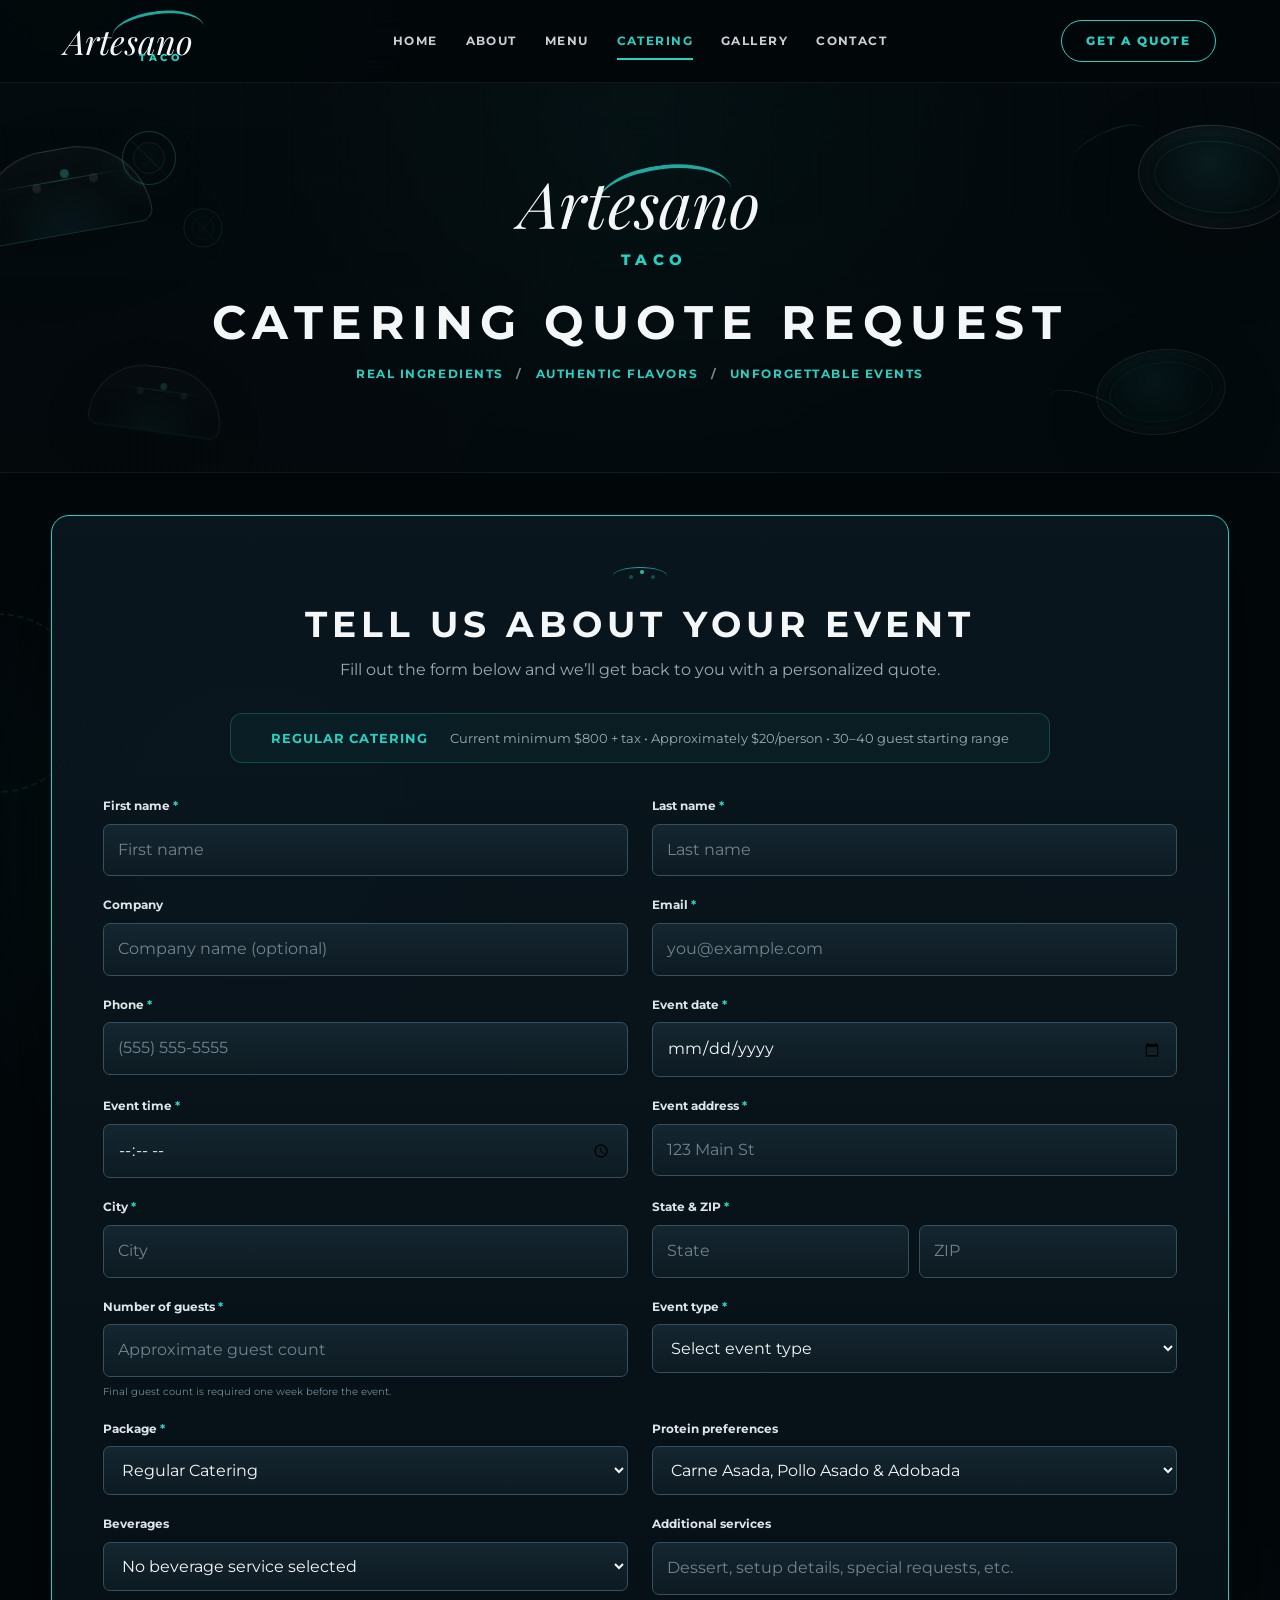
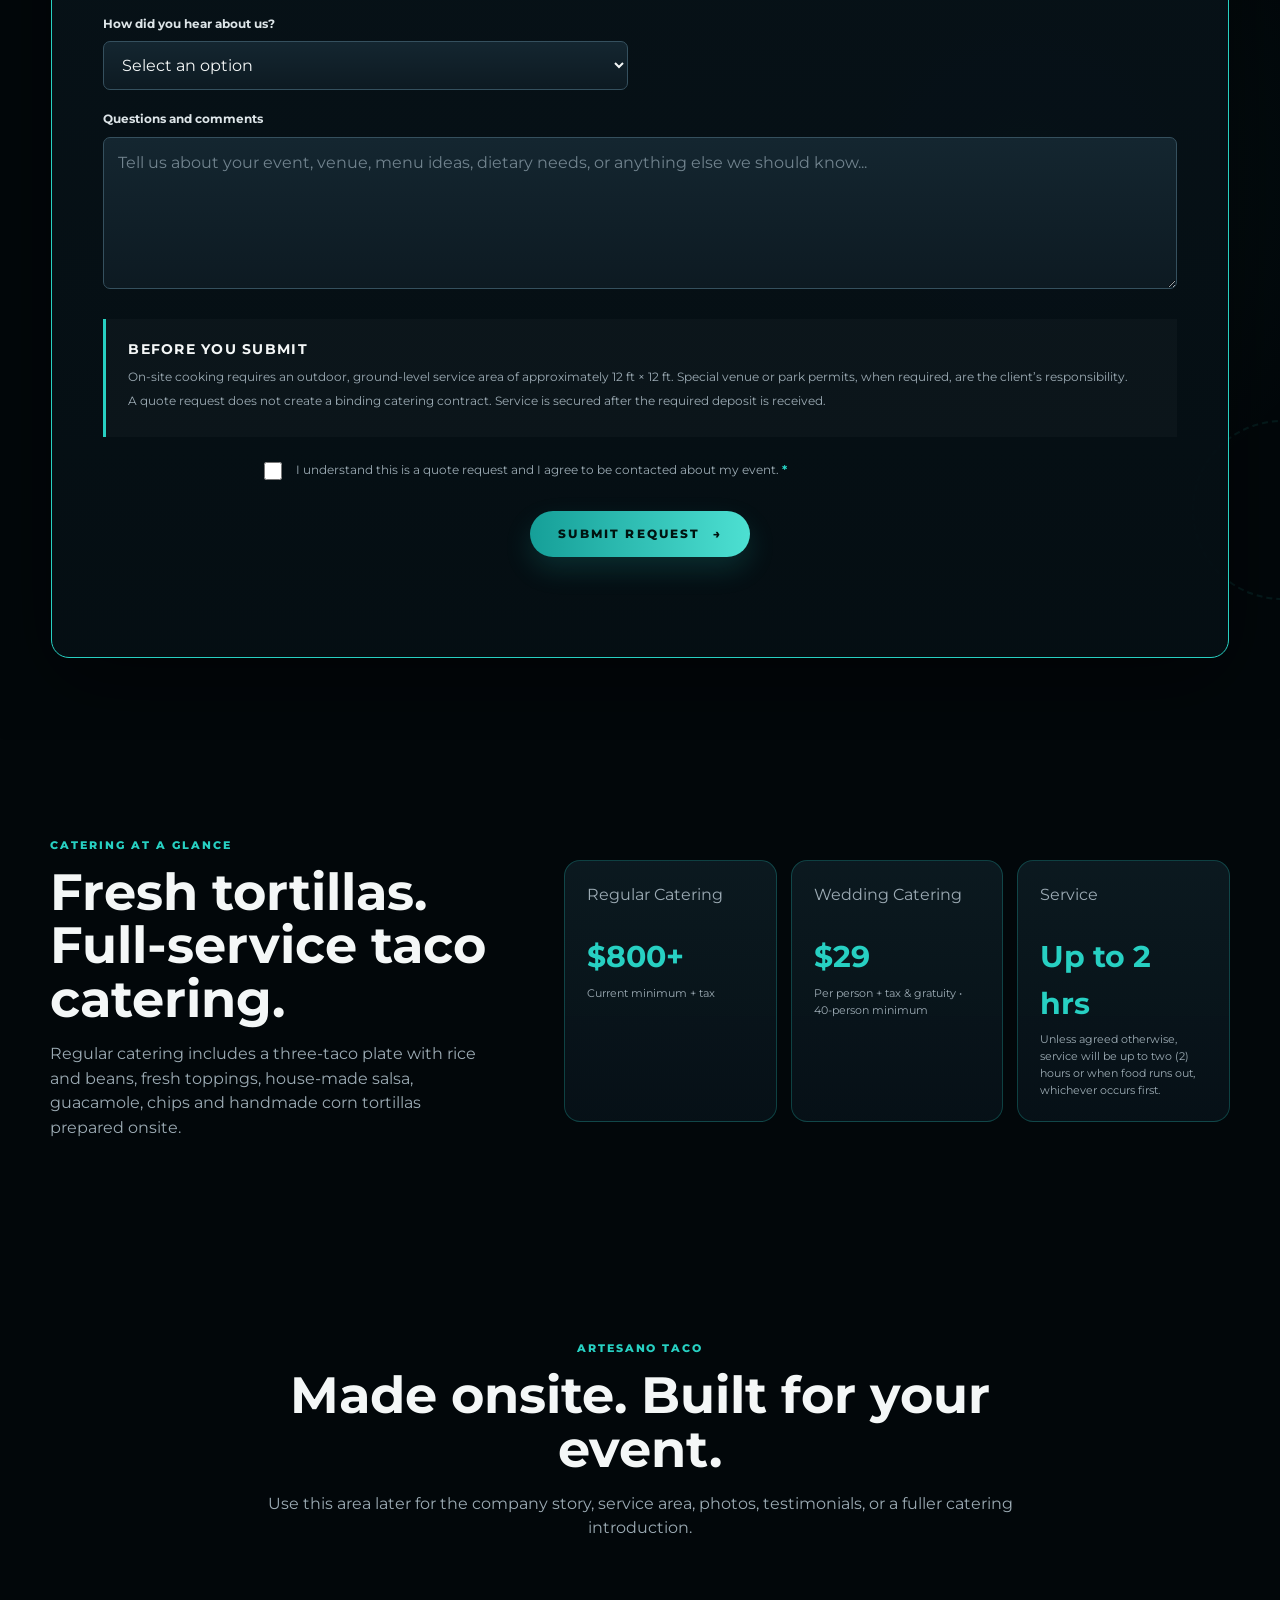
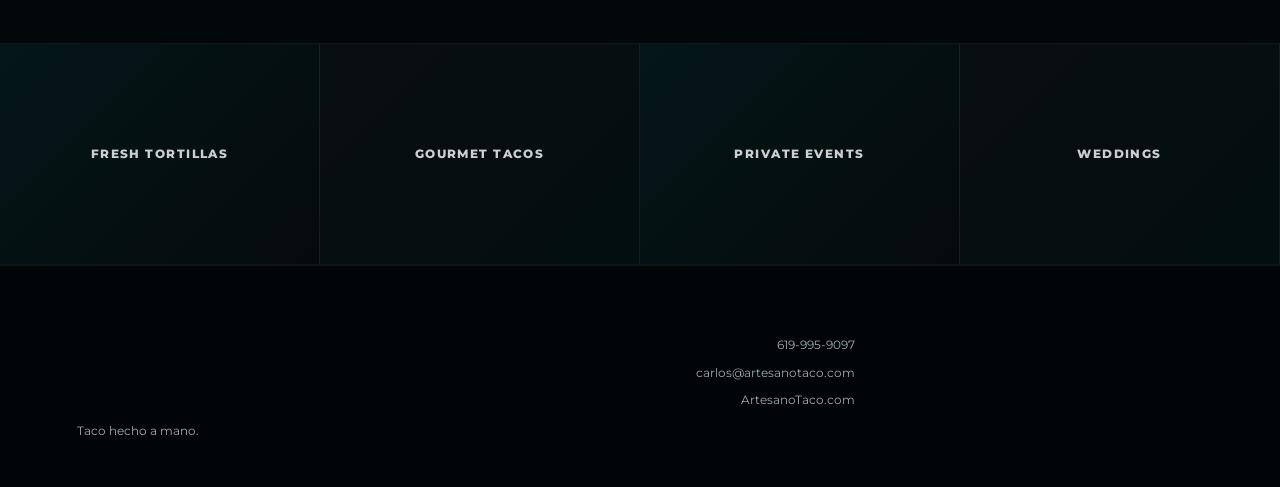
==== catering.html @ 6281d9e2 "Update catering.html" ====
<!DOCTYPE html>
<html lang="en">
<head>
  <meta charset="UTF-8" />
  <meta name="viewport" content="width=device-width, initial-scale=1.0" />
  <meta name="description" content="Artesano Taco catering quote request" />
  <title>Artesano Taco | Catering Quote</title>
  <link rel="preconnect" href="https://fonts.googleapis.com">
  <link rel="preconnect" href="https://fonts.gstatic.com" crossorigin>
  <link href="https://fonts.googleapis.com/css2?family=Montserrat:wght@400;500;600;700;800&family=Playfair+Display:ital,wght@1,700&display=swap" rel="stylesheet">
  <link rel="stylesheet" href="styles.css" />
</head>
<body>
  <div class="site-shell">
    <header class="site-header">
      <a class="brand" href="index.html" aria-label="Artesano Taco home">
        <span class="brand-mark" aria-hidden="true"></span>
        <span class="brand-word">Artesano</span>
        <span class="brand-sub">TACO</span>
      </a>

      <button class="nav-toggle" type="button" aria-expanded="false" aria-controls="site-nav">
        <span></span><span></span><span></span>
        <span class="sr-only">Toggle navigation</span>
      </button>

      <nav id="site-nav" class="site-nav" aria-label="Primary navigation">
        <a href="index.html">Home</a>
        <a href="index.html#about">About</a>
        <a href="index.html#menu">Menu</a>
        <a class="active" href="catering.html">Catering</a>
        <a href="index.html#gallery">Gallery</a>
        <a href="index.html#contact">Contact</a>
      </nav>

      <a class="header-cta" href="#quote">Get a Quote</a>
    </header>

    <main id="top">
      <section class="hero" aria-labelledby="page-title">
        <div class="hero-overlay"></div>
        <div class="hero-food hero-food-left" aria-hidden="true">
          <span class="lime lime-one"></span>
          <span class="lime lime-two"></span>
          <span class="taco taco-one"></span>
          <span class="taco taco-two"></span>
        </div>
        <div class="hero-food hero-food-right" aria-hidden="true">
          <span class="bowl bowl-green"></span>
          <span class="bowl bowl-red"></span>
          <span class="herb herb-one"></span>
          <span class="herb herb-two"></span>
        </div>

        <div class="hero-content reveal">
          <div class="hero-logo">
            <span class="brand-mark large" aria-hidden="true"></span>
            <span class="brand-word large">Artesano</span>
            <span class="brand-sub large">TACO</span>
          </div>
          <h1 id="page-title">Catering Quote Request</h1>
          <p>Real ingredients <span>/</span> Authentic flavors <span>/</span> Unforgettable events</p>
        </div>
      </section>

      <section id="quote" class="quote-section">
        <div class="decor decor-left" aria-hidden="true"></div>
        <div class="decor decor-right" aria-hidden="true"></div>

        <div class="quote-card reveal">
          <div class="section-heading">
            <div class="mini-taco" aria-hidden="true"></div>
            <h2>Tell Us About Your Event</h2>
            <p>Fill out the form below and we’ll get back to you with a personalized quote.</p>
          </div>

          <div class="package-summary" id="packageSummary">
            <strong>Regular Catering</strong>
            <span>Current minimum $800 + tax • Approximately $20/person • 30–40 guest starting range</span>
          </div>

          <form id="cateringForm" class="quote-form" novalidate>
            <div class="form-grid">
              <label class="field">
                <span>First name <b>*</b></span>
                <input type="text" name="firstName" autocomplete="given-name" placeholder="First name" required />
              </label>

              <label class="field">
                <span>Last name <b>*</b></span>
                <input type="text" name="lastName" autocomplete="family-name" placeholder="Last name" required />
              </label>

              <label class="field">
                <span>Company</span>
                <input type="text" name="company" autocomplete="organization" placeholder="Company name (optional)" />
              </label>

              <label class="field">
                <span>Email <b>*</b></span>
                <input type="email" name="email" autocomplete="email" placeholder="you@example.com" required />
              </label>

              <label class="field">
                <span>Phone <b>*</b></span>
                <input type="tel" name="phone" autocomplete="tel" placeholder="(555) 555-5555" required />
              </label>

              <label class="field">
                <span>Event date <b>*</b></span>
                <input type="date" name="eventDate" required />
              </label>

              <label class="field">
                <span>Event time <b>*</b></span>
                <input type="time" name="eventTime" required />
              </label>

              <label class="field">
                <span>Event address <b>*</b></span>
                <input type="text" name="address" autocomplete="street-address" placeholder="123 Main St" required />
              </label>

              <label class="field">
                <span>City <b>*</b></span>
                <input type="text" name="city" autocomplete="address-level2" placeholder="City" required />
              </label>

              <label class="field split-field">
                <span>State & ZIP <b>*</b></span>
                <span class="split-inputs">
                  <input type="text" name="state" autocomplete="address-level1" placeholder="State" required />
                  <input type="text" name="zip" autocomplete="postal-code" inputmode="numeric" placeholder="ZIP" required />
                </span>
              </label>

              <label class="field">
                <span>Number of guests <b>*</b></span>
                <input type="number" name="guests" min="1" placeholder="Approximate guest count" required />
                <small>Final guest count is required one week before the event.</small>
              </label>

              <label class="field">
                <span>Event type <b>*</b></span>
                <select name="eventType" id="eventType" required>
                  <option value="" selected disabled>Select event type</option>
                  <option value="birthday">Birthday</option>
                  <option value="corporate">Corporate</option>
                  <option value="wedding">Wedding</option>
                  <option value="graduation">Graduation</option>
                  <option value="private">Private party</option>
                  <option value="other">Other</option>
                </select>
              </label>

              <label class="field">
                <span>Package <b>*</b></span>
                <select name="package" id="packageSelect" required>
                  <option value="regular" selected>Regular Catering</option>
                  <option value="wedding">Wedding Catering</option>
                </select>
              </label>

              <label class="field" id="proteinField">
                <span>Protein preferences</span>
                <select name="proteins" id="proteinSelect">
                  <option value="classic">Carne Asada, Pollo Asado & Adobada</option>
                  <option value="vegetable">Add Vegetable Tacos</option>
                  <option value="discuss">Help me choose</option>
                </select>
              </label>

              <label class="field wedding-only is-hidden" id="weddingUpgradeField">
                <span>Wedding upgrade</span>
                <select name="weddingUpgrade">
                  <option value="none">No premium upgrade</option>
                  <option value="shrimp">Shrimp (+$5/person)</option>
                  <option value="mahi">Mahi Mahi (+$5/person)</option>
                  <option value="portobello">Portobello Fajitas (+$5/person)</option>
                </select>
              </label>

              <label class="field wedding-only is-hidden" id="appetizerField">
                <span>Wedding appetizers</span>
                <select name="appetizers">
                  <option value="none">No appetizers</option>
                  <option value="one">1 choice (+$6/person)</option>
                  <option value="three">3 choices (+$16/person)</option>
                </select>
              </label>

              <label class="field">
                <span>Beverages</span>
                <select name="beverages">
                  <option value="none">No beverage service selected</option>
                  <option value="agua-fresca">Seasonal Agua fresca</option>
                  <option value="discuss">Soft Drinks</option>
                </select>
              </label>

              <label class="field">
                <span>Additional services</span>
                <input type="text" name="services" placeholder="Dessert, setup details, special requests, etc." />
              </label>

              <label class="field">
                <span>How did you hear about us?</span>
                <select name="referral">
                  <option value="">Select an option</option>
                  <option>Google</option>
                  <option>Instagram</option>
                  <option>Facebook</option>
                  <option>Friend / Referral</option>
                  <option>Previous event</option>
                  <option>Other</option>
                </select>
              </label>

              <label class="field field-full">
                <span>Questions and comments</span>
                <textarea name="comments" rows="5" placeholder="Tell us about your event, venue, menu ideas, dietary needs, or anything else we should know..."></textarea>
              </label>
            </div>

            <div class="service-notes">
              <h3>Before you submit</h3>
              <p>On-site cooking requires an outdoor, ground-level service area of approximately 12 ft × 12 ft. Special venue or park permits, when required, are the client’s responsibility.</p>
              <p>A quote request does not create a binding catering contract. Service is secured after the required deposit is received.</p>
            </div>

            <label class="consent-row">
              <input type="checkbox" name="termsAccepted" required />
              <span>I understand this is a quote request and I agree to be contacted about my event. <b>*</b></span>
            </label>

            <div class="form-actions">
              <button class="submit-btn" type="submit">
                <span>Submit Request</span>
                <span aria-hidden="true">→</span>
              </button>
              <p id="formStatus" class="form-status" role="status" aria-live="polite"></p>
            </div>
          </form>
        </div>
      </section>

      <section id="menus" class="menu-preview reveal">
        <div>
          <p class="eyebrow">Catering at a glance</p>
          <h2>Fresh tortillas. Full-service taco catering.</h2>
          <p>Regular catering includes a three-taco plate with rice and beans, fresh toppings, house-made salsa, guacamole, chips and handmade corn tortillas prepared onsite.</p>
        </div>
        <div class="menu-cards">
          <article>
            <span>Regular Catering</span>
            <strong>$800+</strong>
            <small>Current minimum + tax</small>
          </article>
          <article>
            <span>Wedding Catering</span>
            <strong>$29</strong>
            <small>Per person + tax & gratuity • 40-person minimum</small>
          </article>
          <article>
            <span>Service</span>
            <strong>Up to 2 hrs</strong>
            <small>Unless agreed otherwise, service will be up to two (2) hours or when food runs out, whichever occurs first.</small>
          </article>
        </div>
      </section>

      <section id="about" class="simple-section reveal">
        <p class="eyebrow">Artesano Taco</p>
        <h2>Made onsite. Built for your event.</h2>
        <p>Use this area later for the company story, service area, photos, testimonials, or a fuller catering introduction.</p>
      </section>

      <section id="gallery" class="gallery-strip reveal" aria-label="Gallery placeholder">
        <div>Fresh tortillas</div>
        <div>Gourmet tacos</div>
        <div>Private events</div>
        <div>Weddings</div>
      </section>
    </main>

    <footer id="contact" class="site-footer">
      <div>
        <div class="footer-brand">Artesano Taco</div>
        <p>Taco hecho a mano.</p>
      </div>
      <div class="footer-contact">
        <a href="tel:+16199959097">619-995-9097</a>
        <a href="mailto:carlos@artesanotaco.com">carlos@artesanotaco.com</a>
        <a href="https://www.artesanotaco.com" target="_blank" rel="noopener">ArtesanoTaco.com</a>
      </div>
    </footer>
  </div>

  <script src="script.js"></script>
</body>
</html>
---- styles.css ----
:root {
  --bg: #02070a;
  --bg-soft: #071015;
  --panel: #09141b;
  --panel-2: #0d1b24;
  --text: #f4f7f7;
  --muted: #9cabb4;
  --line: rgba(48, 213, 200, 0.5);
  --teal: #27d0c2;
  --teal-deep: #159f98;
  --danger: #ff7777;
  --shadow: 0 24px 80px rgba(0, 0, 0, 0.45);
  --radius: 20px;
}

* { box-sizing: border-box; }
html { scroll-behavior: smooth; }
body {
  margin: 0;
  font-family: "Montserrat", system-ui, -apple-system, BlinkMacSystemFont, "Segoe UI", sans-serif;
  background:
    radial-gradient(circle at 5% 0%, rgba(39, 208, 194, 0.08), transparent 28rem),
    radial-gradient(circle at 95% 40%, rgba(39, 208, 194, 0.06), transparent 30rem),
    var(--bg);
  color: var(--text);
  line-height: 1.55;
}

button, input, select, textarea { font: inherit; }
a { color: inherit; text-decoration: none; }
img { max-width: 100%; display: block; }

.sr-only {
  position: absolute;
  width: 1px;
  height: 1px;
  padding: 0;
  margin: -1px;
  overflow: hidden;
  clip: rect(0,0,0,0);
  white-space: nowrap;
  border: 0;
}

.site-shell { min-height: 100vh; }
.site-header {
  position: sticky;
  top: 0;
  z-index: 50;
  min-height: 82px;
  display: grid;
  grid-template-columns: minmax(190px, 1fr) auto minmax(190px, 1fr);
  align-items: center;
  gap: 28px;
  padding: 14px clamp(20px, 5vw, 72px);
  background: rgba(2, 7, 10, 0.86);
  border-bottom: 1px solid rgba(255,255,255,0.06);
  backdrop-filter: blur(16px);
}

.brand {
  position: relative;
  width: 170px;
  height: 54px;
  display: inline-flex;
  align-items: center;
}
.brand-word {
  position: relative;
  z-index: 2;
  font-family: "Playfair Display", Georgia, serif;
  font-size: 34px;
  font-style: italic;
  line-height: 1;
}
.brand-sub {
  position: absolute;
  left: 75px;
  bottom: 3px;
  z-index: 3;
  color: var(--teal);
  font-size: 10px;
  font-weight: 800;
  letter-spacing: 0.36em;
}
.brand-mark {
  position: absolute;
  width: 92px;
  height: 42px;
  left: 48px;
  top: -3px;
  border-top: 3px solid var(--teal);
  border-radius: 55% 55% 20% 20%;
  transform: rotate(-7deg);
  opacity: .8;
}

.site-nav { display: flex; align-items: center; gap: 28px; }
.site-nav a {
  position: relative;
  padding: 16px 0;
  font-size: 12px;
  font-weight: 700;
  letter-spacing: .12em;
  text-transform: uppercase;
  color: #c7d0d5;
}
.site-nav a::after {
  content: "";
  position: absolute;
  left: 0;
  right: 0;
  bottom: 6px;
  height: 2px;
  transform: scaleX(0);
  transform-origin: center;
  background: var(--teal);
  transition: transform .25s ease;
}
.site-nav a:hover,
.site-nav a.active { color: var(--teal); }
.site-nav a:hover::after,
.site-nav a.active::after { transform: scaleX(1); }

.header-cta {
  justify-self: end;
  border: 1px solid var(--teal);
  border-radius: 999px;
  padding: 11px 24px;
  color: var(--teal);
  font-size: 12px;
  font-weight: 800;
  letter-spacing: .15em;
  text-transform: uppercase;
  transition: .25s ease;
}
.header-cta:hover { background: var(--teal); color: #00100e; transform: translateY(-2px); }
.nav-toggle { display: none; }

.hero {
  position: relative;
  min-height: 390px;
  overflow: hidden;
  display: grid;
  place-items: center;
  isolation: isolate;
  border-bottom: 1px solid rgba(255,255,255,.05);
  background:
    linear-gradient(rgba(3, 9, 12, .78), rgba(3, 9, 12, .9)),
    radial-gradient(circle at 50% 20%, rgba(39,208,194,.18), transparent 22rem),
    linear-gradient(120deg, #071116 0 45%, #031014 45% 100%);
}
.hero::after {
  content: "";
  position: absolute;
  inset: 0;
  z-index: -2;
  opacity: .11;
  background-image:
    linear-gradient(90deg, rgba(255,255,255,.06) 1px, transparent 1px),
    linear-gradient(rgba(255,255,255,.05) 1px, transparent 1px);
  background-size: 48px 48px;
  mask-image: linear-gradient(to bottom, black, transparent 90%);
}
.hero-overlay { position: absolute; inset: 0; z-index: -1; background: linear-gradient(90deg, rgba(2,7,10,.12), rgba(2,7,10,.02), rgba(2,7,10,.12)); }

.hero-content { text-align: center; padding: 56px 20px; position: relative; z-index: 5; }
.hero-logo { width: 260px; height: 105px; margin: 0 auto 22px; position: relative; }
.brand-word.large { font-size: 64px; }
.brand-sub.large { left: 111px; bottom: 5px; font-size: 15px; }
.brand-mark.large { left: 87px; top: -6px; width: 135px; height: 65px; border-top-width: 4px; }
.hero h1 {
  margin: 0;
  font-size: clamp(28px, 4vw, 47px);
  line-height: 1.05;
  text-transform: uppercase;
  letter-spacing: .16em;
}
.hero-content > p {
  margin: 18px 0 0;
  color: var(--teal);
  font-size: 12px;
  font-weight: 700;
  letter-spacing: .13em;
  text-transform: uppercase;
}
.hero-content > p span { color: rgba(255,255,255,.5); padding: 0 8px; }

.hero-food {
  position: absolute;
  inset-block: 0;
  width: 30%;
  pointer-events: none;
  opacity: .62;
  filter: saturate(.82);
  transition: transform .9s cubic-bezier(.2,.7,.2,1), opacity .5s ease;
  will-change: transform;
}
.hero-food-left { left: 0; transform: translate3d(calc(var(--hero-x, 0px) * -0.45), calc(var(--hero-y, 0px) * -0.35), 0); }
.hero-food-right { right: 0; transform: translate3d(calc(var(--hero-x, 0px) * 0.45), calc(var(--hero-y, 0px) * 0.35), 0); }
.taco, .lime, .bowl, .herb { position: absolute; display: block; }

/* Elegant, line-art inspired food details — deliberately subtle rather than cartoon-like. */
.taco {
  width: 174px;
  height: 86px;
  border: 1px solid rgba(255,255,255,.24);
  border-bottom-color: rgba(39,208,194,.28);
  border-radius: 180px 180px 30px 30px;
  background:
    linear-gradient(180deg, rgba(255,255,255,.04), rgba(255,255,255,.008)),
    radial-gradient(circle at 50% 115%, rgba(39,208,194,.12), transparent 54%);
  box-shadow: 0 22px 70px rgba(0,0,0,.25);
  backdrop-filter: blur(2px);
  animation: drift-a 9s ease-in-out infinite alternate;
}
.taco::before,
.taco::after {
  content: "";
  position: absolute;
  border-radius: 999px;
}
.taco::before {
  left: 24px;
  right: 24px;
  top: 30px;
  height: 1px;
  background: linear-gradient(90deg, transparent, rgba(39,208,194,.55), transparent);
}
.taco::after {
  width: 9px;
  height: 9px;
  left: 51%;
  top: 20px;
  background: rgba(39,208,194,.48);
  box-shadow: -30px 10px 0 rgba(255,255,255,.13), 28px 9px 0 rgba(255,255,255,.12);
}
.taco-one { left: -26px; top: 66px; transform: rotate(-10deg); }
.taco-two { left: 70px; bottom: 30px; transform: rotate(8deg) scale(.76); animation-delay: -3s; opacity: .62; }

.lime {
  width: 54px;
  height: 54px;
  border-radius: 50%;
  border: 1px solid rgba(39,208,194,.40);
  background:
    repeating-conic-gradient(from 0deg, rgba(39,208,194,.14) 0 1deg, transparent 1deg 45deg),
    radial-gradient(circle, rgba(39,208,194,.05), transparent 68%);
  box-shadow: 0 0 45px rgba(39,208,194,.05);
  animation: drift-b 11s ease-in-out infinite alternate;
}
.lime::after {
  content: "";
  position: absolute;
  inset: 10px;
  border: 1px solid rgba(255,255,255,.10);
  border-radius: 50%;
}
.lime-one { left: 122px; top: 48px; }
.lime-two { left: 176px; top: 118px; transform: scale(.72); animation-delay: -5s; opacity: .55; }

.bowl {
  width: 158px;
  height: 104px;
  border-radius: 50%;
  border: 1px solid rgba(255,255,255,.20);
  background: radial-gradient(circle at 45% 35%, rgba(39,208,194,.16), rgba(8,20,24,.18) 68%);
  box-shadow: 0 25px 80px rgba(0,0,0,.35), inset 0 0 0 10px rgba(255,255,255,.014);
  animation: drift-b 10s ease-in-out infinite alternate;
}
.bowl::after {
  content: "";
  position: absolute;
  inset: 15px;
  border-radius: 50%;
  border: 1px solid rgba(39,208,194,.16);
}
.bowl-green { right: -16px; top: 42px; transform: rotate(5deg); }
.bowl-red { right: 40px; bottom: 28px; transform: rotate(-7deg) scale(.82); animation-delay: -4s; opacity: .72; }

.herb {
  width: 78px;
  height: 28px;
  border-top: 1px solid rgba(39,208,194,.32);
  border-radius: 50%;
  opacity: .72;
  animation: drift-a 12s ease-in-out infinite alternate;
}
.herb-one { right: 132px; top: 48px; transform: rotate(-24deg); }
.herb-two { right: 155px; bottom: 50px; transform: rotate(18deg); animation-delay: -5s; }

@keyframes drift-a {
  from { translate: 0 0; }
  to { translate: 0 -10px; }
}
@keyframes drift-b {
  from { translate: 0 0; }
  to { translate: -7px 8px; }
}

.quote-section { position: relative; padding: 42px clamp(16px, 4vw, 62px) 82px; overflow: hidden; }
.quote-section::before {
  content: "";
  position: absolute;
  inset: 0;
  z-index: -2;
  background:
    radial-gradient(circle at 20% 20%, rgba(39,208,194,.06), transparent 22rem),
    radial-gradient(circle at 80% 70%, rgba(39,208,194,.05), transparent 22rem),
    #02070a;
}
.quote-card {
  width: min(1180px, 100%);
  margin: 0 auto;
  padding: clamp(24px, 4vw, 54px);
  border: 1px solid var(--teal);
  border-radius: 18px;
  background: linear-gradient(180deg, rgba(10,23,31,.93), rgba(5,15,20,.94));
  box-shadow: var(--shadow);
}
.section-heading { text-align: center; margin-bottom: 30px; }
.section-heading h2 { margin: 6px 0 5px; text-transform: uppercase; letter-spacing: .14em; font-size: clamp(23px, 3vw, 36px); }
.section-heading p { margin: 0; color: var(--muted); }
.mini-taco {
  position: relative;
  margin: 0 auto 12px;
  width: 54px;
  height: 18px;
  border-top: 1px solid rgba(39,208,194,.85);
  border-radius: 50%;
  opacity: .9;
}
.mini-taco::after {
  content: "";
  position: absolute;
  left: 50%;
  top: 2px;
  width: 4px;
  height: 4px;
  border-radius: 50%;
  background: var(--teal);
  box-shadow: -11px 5px 0 rgba(39,208,194,.34), 11px 5px 0 rgba(39,208,194,.34);
}

.package-summary {
  display: flex;
  gap: 12px 22px;
  align-items: center;
  justify-content: center;
  flex-wrap: wrap;
  margin: 0 auto 34px;
  padding: 14px 18px;
  width: min(820px, 100%);
  border: 1px solid rgba(39,208,194,.25);
  border-radius: 12px;
  background: rgba(39,208,194,.05);
  color: var(--muted);
  font-size: 13px;
}
.package-summary strong { color: var(--teal); text-transform: uppercase; letter-spacing: .07em; }

.form-grid { display: grid; grid-template-columns: repeat(2, minmax(0, 1fr)); gap: 20px 24px; }
.field { display: flex; flex-direction: column; gap: 8px; min-width: 0; }
.field > span:first-child { font-size: 12px; font-weight: 700; color: #dde5e8; }
.field b, .consent-row b { color: var(--teal); }
.field input, .field select, .field textarea {
  width: 100%;
  border: 1px solid #35505e;
  border-radius: 7px;
  outline: 0;
  color: var(--text);
  background: linear-gradient(180deg, #142630, #0d1a22);
  padding: 13px 14px;
  transition: border-color .2s ease, box-shadow .2s ease, transform .2s ease;
}
.field textarea { resize: vertical; min-height: 130px; }

/* Keep native dropdown menus readable in the dark Artesano theme. */
.field select {
  color-scheme: dark;
  background-color: #0d1a22;
  color: var(--text);
}
.field select option {
  background-color: #12242d;
  color: #f4f7f8;
}
.field select option:disabled {
  color: #93a3ab;
}
.field input::placeholder, .field textarea::placeholder { color: #71838e; }
.field input:focus, .field select:focus, .field textarea:focus {
  border-color: var(--teal);
  box-shadow: 0 0 0 3px rgba(39,208,194,.12);
}
.field small { color: #778892; font-size: 10px; line-height: 1.45; }
.field-full { grid-column: 1 / -1; }
.split-inputs { display: grid; grid-template-columns: 1fr 1fr; gap: 10px; }
.is-hidden { display: none !important; }

.service-notes {
  margin-top: 30px;
  padding: 20px 22px;
  border-left: 3px solid var(--teal);
  background: rgba(255,255,255,.025);
  color: var(--muted);
  font-size: 12px;
}
.service-notes h3 { color: var(--text); margin: 0 0 7px; font-size: 14px; text-transform: uppercase; letter-spacing: .09em; }
.service-notes p { margin: 6px 0; }

.consent-row { display: flex; gap: 11px; align-items: flex-start; margin: 24px auto 0; color: var(--muted); font-size: 12px; max-width: 760px; }
.consent-row input { width: 18px; height: 18px; margin-top: 1px; accent-color: var(--teal); }
.form-actions { text-align: center; margin-top: 28px; }
.submit-btn {
  border: 0;
  border-radius: 999px;
  min-width: 220px;
  padding: 14px 26px;
  display: inline-flex;
  justify-content: center;
  align-items: center;
  gap: 12px;
  color: #001310;
  background: linear-gradient(90deg, var(--teal-deep), #4de0d2);
  font-weight: 800;
  font-size: 12px;
  text-transform: uppercase;
  letter-spacing: .18em;
  cursor: pointer;
  box-shadow: 0 12px 28px rgba(39,208,194,.16);
  transition: transform .2s ease, filter .2s ease;
}
.submit-btn:hover { transform: translateY(-2px); filter: brightness(1.08); }
.submit-btn:disabled { opacity: .55; cursor: wait; }
.form-status { min-height: 24px; color: var(--teal); font-size: 12px; }
.form-status.error { color: var(--danger); }

.decor { position: absolute; width: 180px; height: 180px; border: 2px dashed rgba(39,208,194,.10); border-radius: 50%; }
.decor-left { left: -92px; top: 140px; }
.decor-right { right: -92px; bottom: 140px; }

.menu-preview, .simple-section { width: min(1180px, calc(100% - 40px)); margin: 0 auto; padding: 86px 0; }
.menu-preview { display: grid; grid-template-columns: .8fr 1.2fr; gap: 70px; align-items: center; }
.eyebrow { color: var(--teal); font-size: 11px; font-weight: 800; letter-spacing: .18em; text-transform: uppercase; }
.menu-preview h2, .simple-section h2 { margin: 8px 0 16px; font-size: clamp(32px, 4vw, 52px); line-height: 1.05; }
.menu-preview > div > p:not(.eyebrow), .simple-section > p:not(.eyebrow) { color: var(--muted); }
.menu-cards { display: grid; grid-template-columns: repeat(3, 1fr); gap: 14px; }
.menu-cards article { min-height: 180px; padding: 22px; border: 1px solid rgba(39,208,194,.25); border-radius: 16px; background: linear-gradient(180deg, rgba(14,30,38,.8), rgba(7,18,24,.9)); }
.menu-cards span, .menu-cards small { display: block; color: var(--muted); }
.menu-cards strong { display: block; margin: 26px 0 4px; font-size: 30px; color: var(--teal); }
.menu-cards small { font-size: 11px; }

.simple-section { text-align: center; max-width: 780px; }
.gallery-strip { display: grid; grid-template-columns: repeat(4, 1fr); min-height: 220px; border-block: 1px solid rgba(255,255,255,.06); }
.gallery-strip div { display: grid; place-items: center; min-height: 220px; color: rgba(255,255,255,.8); text-transform: uppercase; letter-spacing: .12em; font-size: 12px; font-weight: 800; background: linear-gradient(135deg, rgba(39,208,194,.08), rgba(255,255,255,.015)); border-right: 1px solid rgba(255,255,255,.06); }
.gallery-strip div:nth-child(even) { background: linear-gradient(135deg, rgba(255,255,255,.03), rgba(39,208,194,.04)); }

.site-footer { display: flex; justify-content: space-between; gap: 30px; padding: 46px clamp(20px, 5vw, 72px); border-top: 1px solid rgba(255,255,255,.06); color: var(--muted); }
.footer-brand { font-family: "Playfair Display", Georgia, serif; font-style: italic; font-size: 28px; color: white; }
.footer-contact { display: flex; flex-direction: column; align-items: flex-end; gap: 6px; font-size: 13px; }
.footer-contact a:hover { color: var(--teal); }

.reveal { opacity: 0; transform: translateY(12px); filter: blur(2px); transition: opacity .9s ease, transform .9s cubic-bezier(.2,.7,.2,1), filter .9s ease; }
.reveal.visible { opacity: 1; transform: translateY(0); filter: blur(0); }

@media (max-width: 980px) {
  .site-header { grid-template-columns: 1fr auto; }
  .site-nav {
    position: absolute;
    top: 100%;
    left: 16px;
    right: 16px;
    display: none;
    flex-direction: column;
    align-items: stretch;
    gap: 0;
    padding: 14px 20px;
    border: 1px solid rgba(39,208,194,.25);
    border-radius: 14px;
    background: #071015;
    box-shadow: var(--shadow);
  }
  .site-nav.open { display: flex; }
  .site-nav a { padding: 13px 6px; }
  .header-cta { display: none; }
  .nav-toggle { display: grid; justify-self: end; width: 46px; height: 42px; place-content: center; gap: 5px; border: 1px solid rgba(255,255,255,.12); border-radius: 10px; background: transparent; cursor: pointer; }
  .nav-toggle span:not(.sr-only) { width: 20px; height: 2px; background: white; }
  .hero-food { opacity: .42; }
  .menu-preview { grid-template-columns: 1fr; gap: 30px; }
}

@media (max-width: 720px) {
  .site-header { min-height: 72px; padding: 10px 16px; }
  .brand { transform: scale(.88); transform-origin: left center; }
  .hero { min-height: 420px; }
  .hero-food { width: 38%; opacity: .24; }
  .hero-logo { transform: scale(.84); }
  .hero-content > p { line-height: 1.8; }
  .hero-content > p span { padding: 0 3px; }
  .quote-section { padding-inline: 12px; }
  .quote-card { padding: 24px 16px; }
  .form-grid { grid-template-columns: 1fr; }
  .field-full { grid-column: auto; }
  .split-inputs { grid-template-columns: 1fr 1fr; }
  .package-summary { align-items: flex-start; justify-content: flex-start; }
  .menu-cards { grid-template-columns: 1fr; }
  .gallery-strip { grid-template-columns: 1fr 1fr; }
  .site-footer { flex-direction: column; }
  .footer-contact { align-items: flex-start; }
}

@media (max-width: 480px) {
  .hero h1 { font-size: 30px; letter-spacing: .10em; }
  .hero-content > p { font-size: 10px; }
  .gallery-strip { grid-template-columns: 1fr; }
  .split-inputs { grid-template-columns: 1fr; }
}

@media (prefers-reduced-motion: reduce) {
  html { scroll-behavior: auto; }
  *, *::before, *::after { animation-duration: .01ms !important; animation-iteration-count: 1 !important; transition-duration: .01ms !important; }
}

/* =========================================================
   HOME PAGE DEMO
   Inspired by premium catering/editorial sites, while keeping
   Artesano Taco branding, content and layout original.
   ========================================================= */
.section-pad { padding: clamp(76px, 9vw, 138px) clamp(22px, 6vw, 86px); }
.home-hero {
  position: relative;
  min-height: calc(100vh - 82px);
  display: flex;
  align-items: flex-end;
  overflow: hidden;
  isolation: isolate;
  background: #03090c;
}
.home-hero-media {
  position: absolute;
  inset: -3%;
  z-index: -3;
  background:
    linear-gradient(90deg, rgba(1,5,7,.86) 0%, rgba(1,5,7,.48) 48%, rgba(1,5,7,.16) 100%),
    url('images/artesano-04.jpg') 58% 48% / cover no-repeat;
  transform: scale(1.045) translate3d(calc(var(--hero-x, 0px) * .12), calc(var(--hero-y, 0px) * .10), 0);
  transition: transform 1.2s cubic-bezier(.2,.7,.2,1);
}
.home-hero-vignette {
  position: absolute;
  inset: 0;
  z-index: -2;
  background:
    linear-gradient(to top, #03090c 0%, transparent 42%),
    radial-gradient(circle at 70% 25%, transparent 0 22%, rgba(0,0,0,.22) 74%);
}
.home-hero::after {
  content: "";
  position: absolute;
  left: clamp(22px,6vw,86px);
  right: clamp(22px,6vw,86px);
  bottom: 34px;
  height: 1px;
  background: rgba(255,255,255,.18);
}
.home-hero-copy {
  width: min(900px, 100%);
  padding: 0 clamp(22px, 6vw, 86px) clamp(95px, 10vw, 145px);
}
.home-hero h1 {
  max-width: 900px;
  margin: 12px 0 24px;
  font-size: clamp(54px, 8vw, 116px);
  line-height: .91;
  letter-spacing: -.045em;
  text-wrap: balance;
}
.home-hero h1 em,
.feature-band h2 em {
  font-family: "Playfair Display", Georgia, serif;
  font-weight: 700;
  color: var(--teal);
}
.hero-lede {
  max-width: 720px;
  margin: 0;
  color: #d2dadd;
  font-size: clamp(15px, 1.35vw, 20px);
  line-height: 1.7;
}
.hero-actions { display: flex; flex-wrap: wrap; gap: 14px; margin-top: 34px; }
.button {
  min-height: 52px;
  display: inline-flex;
  align-items: center;
  justify-content: center;
  padding: 0 25px;
  border-radius: 999px;
  font-size: 11px;
  font-weight: 800;
  letter-spacing: .15em;
  text-transform: uppercase;
  transition: transform .28s ease, background .28s ease, color .28s ease, border-color .28s ease;
}
.button:hover { transform: translateY(-3px); }
.button-primary { background: var(--teal); color: #00110f; border: 1px solid var(--teal); }
.button-ghost { border: 1px solid rgba(255,255,255,.42); color: white; background: rgba(0,0,0,.16); backdrop-filter: blur(8px); }
.button-ghost:hover { border-color: white; background: white; color: #061015; }
.button-light { background: #f3f5f2; color: #071015; border: 1px solid #f3f5f2; }
.scroll-cue {
  position: absolute;
  right: clamp(22px,6vw,86px);
  bottom: 20px;
  z-index: 2;
  display: inline-flex;
  align-items: center;
  gap: 10px;
  color: rgba(255,255,255,.66);
  font-size: 10px;
  letter-spacing: .16em;
  text-transform: uppercase;
}
.scroll-cue span { width: 34px; height: 1px; background: var(--teal); }

.split-section {
  display: grid;
  grid-template-columns: minmax(0,.86fr) minmax(0,1.14fr);
  gap: clamp(50px,8vw,120px);
  align-items: center;
  background: #040b0f;
}
.split-copy { max-width: 650px; }
.split-copy h2, .section-title h2, .quote-cta h2 {
  margin: 8px 0 24px;
  font-size: clamp(40px, 5.6vw, 76px);
  line-height: .98;
  letter-spacing: -.035em;
}
.split-copy > p:not(.eyebrow) { color: var(--muted); font-size: 15px; line-height: 1.85; }
.text-link {
  display: inline-flex;
  gap: 12px;
  margin-top: 14px;
  padding-bottom: 7px;
  border-bottom: 1px solid rgba(39,208,194,.45);
  color: var(--teal);
  font-size: 12px;
  font-weight: 700;
  letter-spacing: .08em;
  text-transform: uppercase;
}
.text-link span { transition: transform .22s ease; }
.text-link:hover span { transform: translateX(5px); }
.image-frame { position: relative; height: clamp(420px, 44vw, 520px); min-height: 0; overflow: hidden; border-radius: 2px; }
.image-frame::after { content:""; position:absolute; inset:0; box-shadow: inset 0 0 0 1px rgba(255,255,255,.08); pointer-events:none; }
.image-frame img { width:100%; height:100%; min-height:0; object-fit:cover; object-position:50% 46%; transform: scale(1.01); filter:saturate(.96) contrast(1.03); }
.image-badge {
  position:absolute;
  left:0;
  bottom:0;
  width:145px;
  height:145px;
  display:grid;
  place-content:center;
  text-align:center;
  background:var(--teal);
  color:#01100e;
}
.image-badge strong { display:block; font-family:"Playfair Display",Georgia,serif; font-style:italic; font-size:34px; line-height:1; }
.image-badge span { display:block; margin-top:5px; font-size:9px; font-weight:800; letter-spacing:.12em; text-transform:uppercase; }

.service-section { background:#071015; }
.section-title { max-width: 760px; margin-bottom: 54px; }
.section-title > p:not(.eyebrow) { color: var(--muted); max-width: 650px; }
.section-title.compact { margin-bottom: 38px; }
.service-grid { display:grid; grid-template-columns:repeat(3,minmax(0,1fr)); gap:18px; }
.service-card { overflow:hidden; background:#0a151b; border:1px solid rgba(255,255,255,.07); }
.service-photo { min-height:320px; background-size:cover; background-repeat:no-repeat; filter:saturate(.94) contrast(1.02); transition: transform .8s cubic-bezier(.2,.7,.2,1), filter .5s ease; }
.service-card:hover .service-photo { transform: scale(1.035); filter:saturate(1.03); }
.service-photo-1 { background-image:url('images/artesano-04.jpg'); background-position:50% 48%; }
.service-photo-2 { background-image:url('images/artesano-01.jpg'); background-position:50% 40%; }
.service-photo-3 { background-image:url('images/artesano-03.jpg'); background-position:50% 55%; }
.service-card-body { position:relative; min-height:290px; padding:30px; }
.service-number { color:var(--teal); font-size:10px; font-weight:800; letter-spacing:.16em; }
.service-card h3 { margin:12px 0 14px; font-size:27px; }
.service-card p { margin:0; color:var(--muted); font-size:13px; line-height:1.75; }
.service-card a { position:absolute; left:30px; bottom:28px; color:#dce5e7; font-size:10px; font-weight:800; letter-spacing:.12em; text-transform:uppercase; }
.service-card a span { color:var(--teal); margin-left:6px; }

.feature-band {
  position:relative;
  min-height:720px;
  display:flex;
  align-items:center;
  overflow:hidden;
  isolation:isolate;
}
.feature-band-bg {
  position:absolute;
  inset:0;
  z-index:-2;
  background:
    linear-gradient(90deg,rgba(2,7,10,.84),rgba(2,7,10,.38) 62%,rgba(2,7,10,.62)),
    url('images/artesano-02.jpg') left top / 200% 200% no-repeat;
}
.feature-band::after { content:""; position:absolute; inset:0; z-index:-1; background:linear-gradient(to top,#03090c 0%,transparent 25%,transparent 72%,#071015 100%); }
.feature-band-content { width:min(760px,100%); padding:90px clamp(22px,6vw,86px); }
.feature-band h2 { margin:12px 0 22px; font-size:clamp(48px,6.8vw,92px); line-height:.95; letter-spacing:-.04em; }
.feature-band-content > p:not(.eyebrow) { max-width:650px; color:#d0d8db; line-height:1.75; }
.feature-band .button { margin-top:24px; }

/* =========================================================
   PROFESSIONAL 2x2 GALLERY
   ========================================================= */

.gallery-section {
  background: #03090c;
}

.gallery-grid {
  width: min(1400px, 100%);
  margin: 0 auto;

  display: grid;
  grid-template-columns: repeat(2, minmax(0, 1fr));

  gap: 18px;
}

.gallery-item {
  margin: 0;

  width: 100%;
  height: 420px;

  overflow: hidden;

  background: #071015;

  border: 1px solid rgba(255,255,255,.07);

  position: relative;
}

.gallery-item img {
  width: 100%;
  height: 100%;

  object-fit: cover;

  display: block;

  transition:
    transform .7s cubic-bezier(.2,.7,.2,1),
    filter .4s ease;

  filter:
    saturate(.96)
    contrast(1.02);
}

.gallery-item:hover img {
  transform: scale(1.025);

  filter:
    saturate(1.03)
    contrast(1.03);
}


/* IMAGE POSITIONING */

/* Photo 1 */
.gallery-item:nth-child(1) img {
  object-position: 50% 43%;
}

/* Photo 2 */
.gallery-item:nth-child(2) img {
  object-position: 50% 50%;
}

/* Photo 3 */
.gallery-item:nth-child(3) img {
  object-position: 50% 50%;
}

/* Photo 4 */
.gallery-item:nth-child(4) img {
  object-position: 50% 42%;
}


/* TABLET */

@media (max-width: 900px) {

  .gallery-item {
    height: 340px;
  }

}


/* MOBILE */

@media (max-width: 650px) {

  .gallery-grid {
    grid-template-columns: 1fr;
    gap: 14px;
  }

  .gallery-item {
    height: 300px;
  }

}
.gallery-item:nth-child(1) img { object-position:50% 42%; }
.gallery-item:nth-child(2) img { object-position:center; }
.gallery-item:nth-child(3) img { object-position:50% 52%; }
.gallery-item:nth-child(4) img { object-position:50% 42%; }
.gallery-item:hover img { transform:scale(1.025); filter:saturate(1.03); }

.quote-cta {
  display:flex;
  justify-content:space-between;
  align-items:flex-end;
  gap:40px;
  background:linear-gradient(110deg,#08171c,#0a2325 70%,#0b161a);
  border-block:1px solid rgba(39,208,194,.13);
}
.quote-cta h2 { margin-bottom:0; }
.quote-cta .button { flex:0 0 auto; }

.site-footer {
  display:grid;
  grid-template-columns:1.4fr 1fr 1fr;
  gap:42px;
  align-items:start;
  padding:70px clamp(22px,6vw,86px) 34px;
  background:#010507;
}
.site-footer > div:not(.footer-bottom):not(.footer-brand) { display:flex; flex-direction:column; gap:9px; font-size:12px; }
.site-footer a:hover { color:var(--teal); }
.footer-brand { position:relative; font-size:0; min-height:65px; }
.footer-brand .brand-word { font-size:37px; }
.footer-brand .footer-sub { position:absolute; left:86px; top:35px; bottom:auto; font-size:9px; }
.footer-brand p { margin:18px 0 0; color:var(--muted); font-family:"Montserrat",sans-serif; font-style:normal; font-size:10px; letter-spacing:.18em; text-transform:uppercase; }
.footer-label { margin-bottom:5px; color:#eef3f4; font-size:10px; font-weight:800; letter-spacing:.16em; text-transform:uppercase; }
.footer-bottom { grid-column:1 / -1; padding-top:28px; margin-top:16px; border-top:1px solid rgba(255,255,255,.08); color:#66747b; font-size:10px; letter-spacing:.08em; }

@media (max-width: 980px) {
  .home-hero { min-height:760px; }
  .split-section { grid-template-columns:1fr; }
  .split-copy { max-width:760px; }
  .image-frame { height:500px; }
  .image-frame img { min-height:0; }
  .service-grid { grid-template-columns:1fr; }
  .service-card { display:grid; grid-template-columns:.95fr 1.05fr; }
  .service-photo { min-height:360px; }
  .gallery-grid { grid-template-columns:repeat(2,minmax(0,1fr)); }
  .site-footer { grid-template-columns:1.2fr 1fr 1fr; }
}

@media (max-width: 720px) {
  .home-hero { min-height:720px; align-items:center; }
  .home-hero-media { background-position:52% 44%; }
  .home-hero-copy { padding-top:70px; padding-bottom:100px; }
  .home-hero h1 { font-size:clamp(52px,14vw,78px); }
  .hero-actions { flex-direction:column; align-items:flex-start; }
  .button { width:100%; max-width:320px; }
  .scroll-cue { display:none; }
  .section-pad { padding:78px 20px; }
  .image-frame { height:390px; }
  .image-frame img { min-height:0; }
  .image-badge { width:110px; height:110px; }
  .image-badge strong { font-size:27px; }
  .service-card { grid-template-columns:1fr; }
  .service-photo { min-height:310px; }
  .service-card-body { min-height:260px; }
  .feature-band { min-height:660px; }
  .feature-band-content { padding:80px 20px; }
  .gallery-grid { grid-template-columns:1fr; gap:12px; }
  .gallery-item:nth-child(1), .gallery-item:nth-child(2), .gallery-item:nth-child(3), .gallery-item:nth-child(4) { aspect-ratio:auto; }
  .gallery-item img { height:auto; object-fit:contain; }
  .quote-cta { align-items:flex-start; flex-direction:column; }
  .site-footer { grid-template-columns:1fr 1fr; padding-inline:20px; }
  .footer-brand { grid-column:1 / -1; }
}

@media (max-width:480px) {
  .home-hero h1 { font-size:50px; }
  .home-hero-copy { padding-inline:18px; }
  .site-footer { grid-template-columns:1fr; }
  .footer-brand, .footer-bottom { grid-column:auto; }
}

/* V5 photo-fit refinements */
/* Handmade tortilla feature: focus on the tortilla-making quadrant of the 4-panel image. */
.feature-band-bg {
  background-position: left top;
}

/* Keep service-card photos visually tied to each service. */
.service-photo-1 { /* Taco Cart Catering */
  background-size: cover;
}
.service-photo-2 { /* Wedding Catering */
  background-size: cover;
}
.service-photo-3 { /* Private Events */
  background-size: cover;
}

@media (max-width: 720px) {
  .feature-band-bg {
    background-size: 230% 230%;
    background-position: 4% 5%;
  }
  .image-frame {
    height: 360px;
  }
}
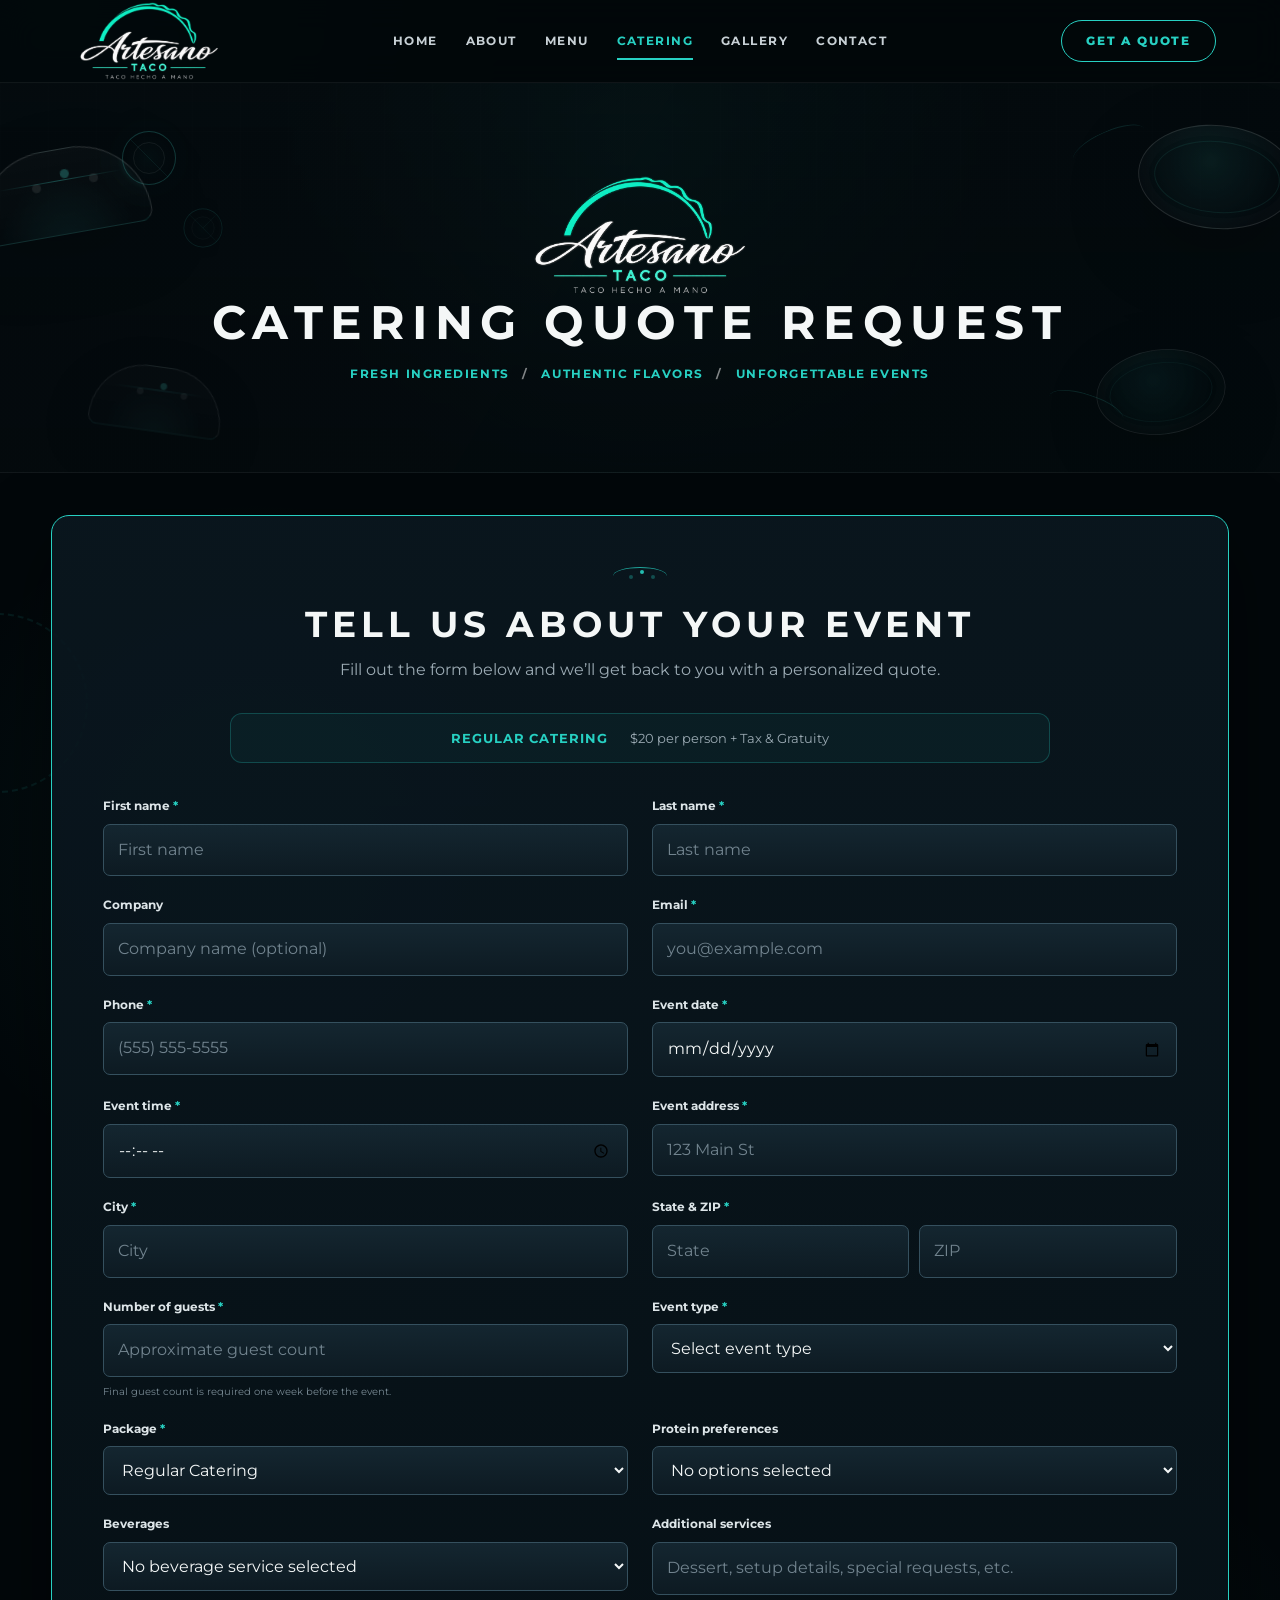
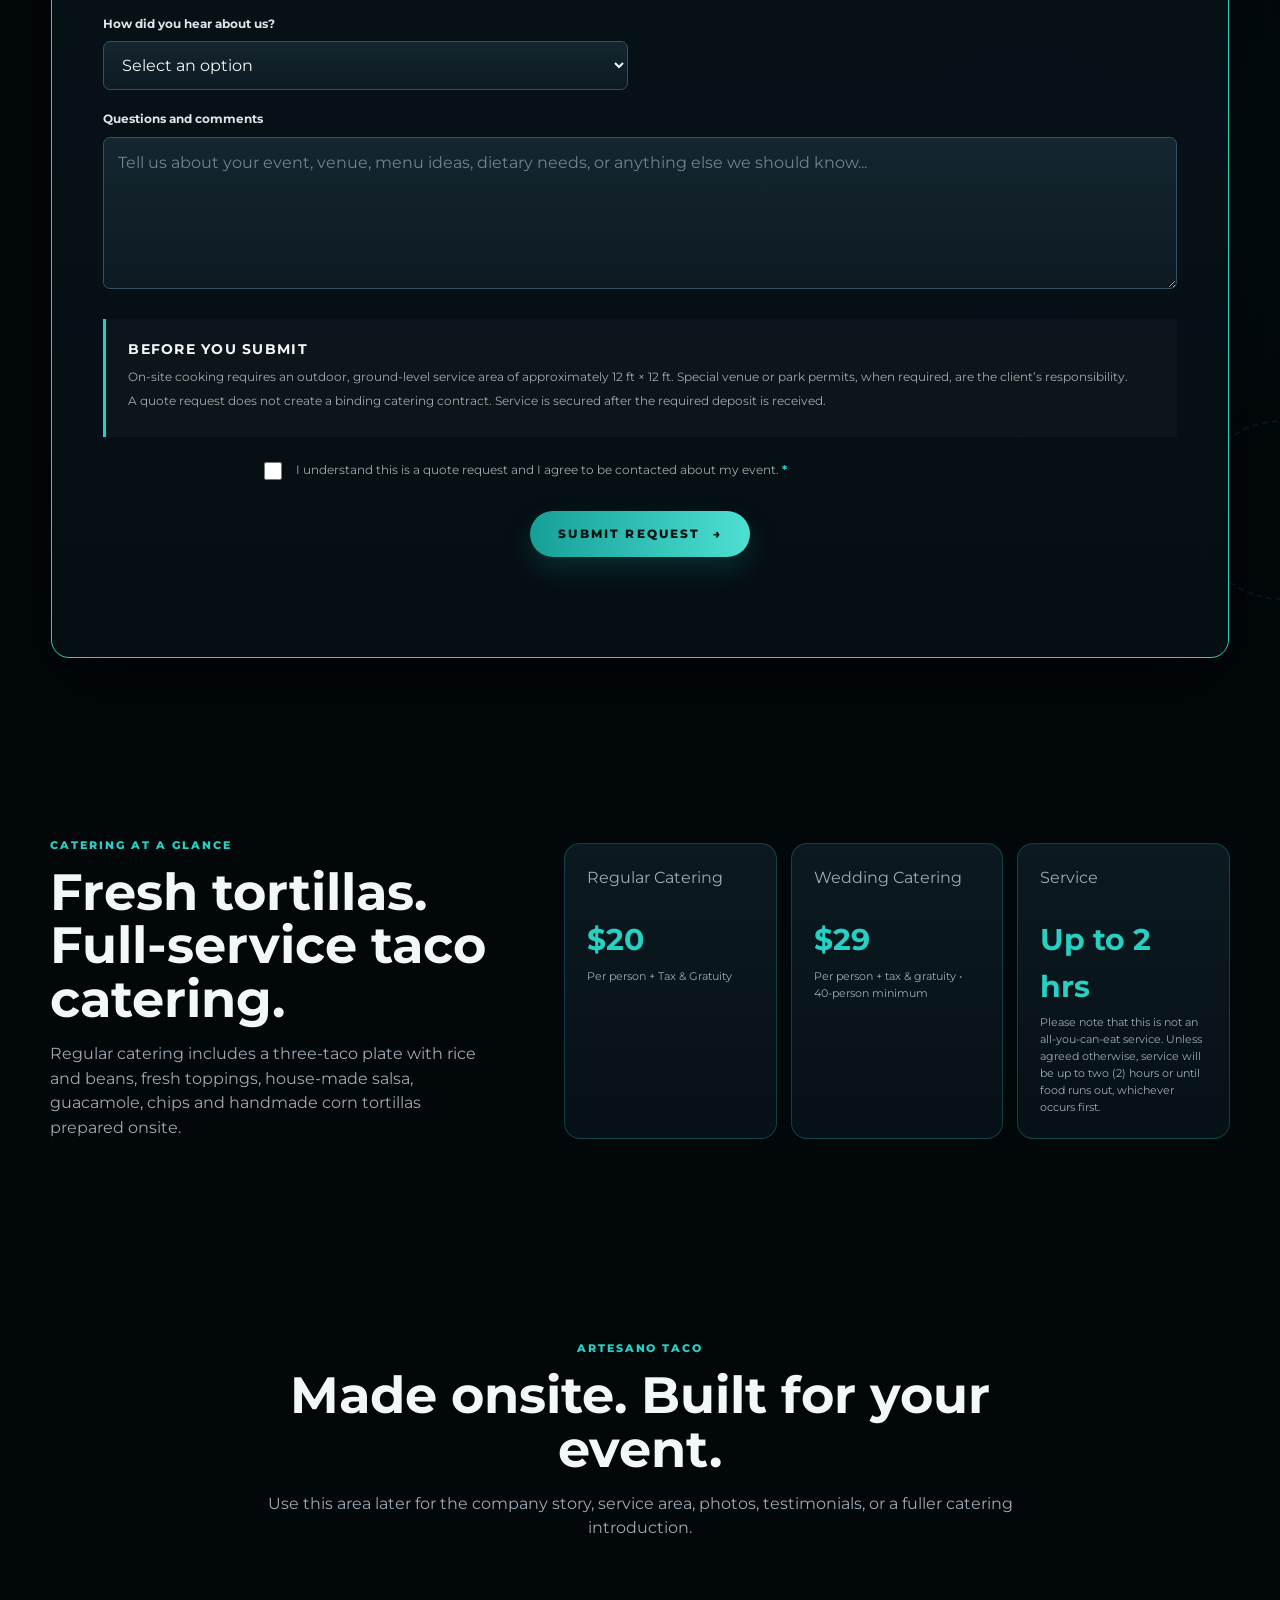
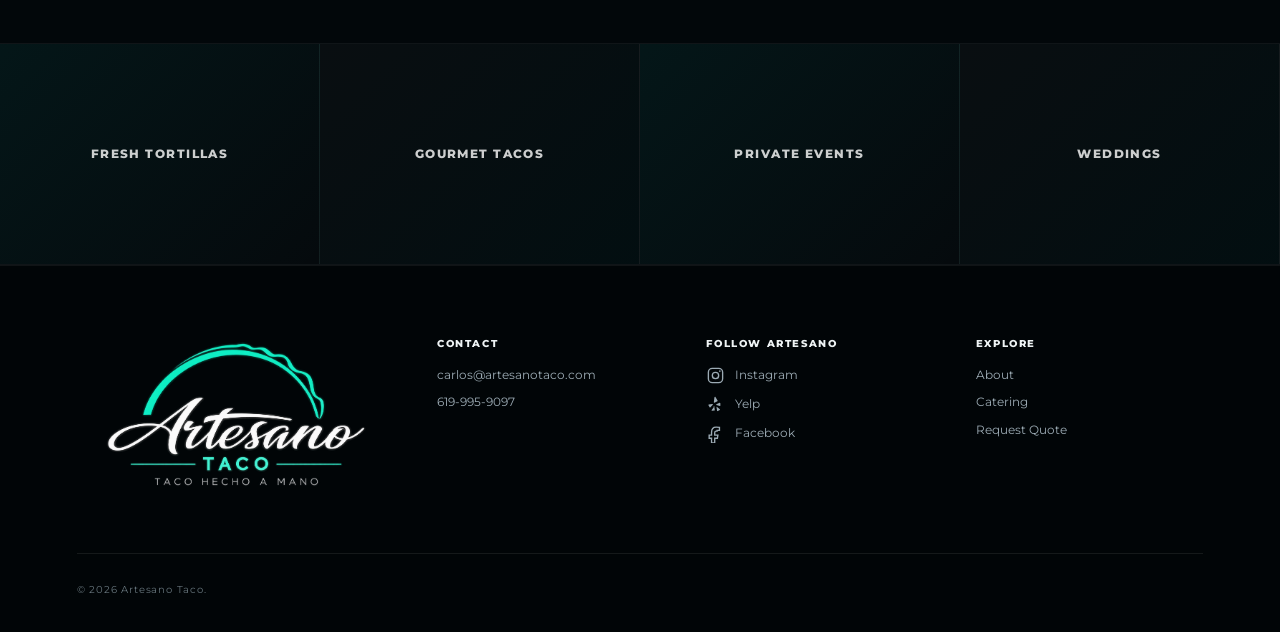
==== commit e14d9edb: "current updates" ====
--- a/catering.html
+++ b/catering.html
@@ -13,10 +13,8 @@
 <body>
   <div class="site-shell">
     <header class="site-header">
-      <a class="brand" href="index.html" aria-label="Artesano Taco home">
-        <span class="brand-mark" aria-hidden="true"></span>
-        <span class="brand-word">Artesano</span>
-        <span class="brand-sub">TACO</span>
+      <a class="brand brand-logo" href="index.html" aria-label="Artesano Taco home">
+        <img src="images/artesano-logo.png" alt="Artesano Taco - Taco Hecho a Mano">
       </a>
 
       <button class="nav-toggle" type="button" aria-expanded="false" aria-controls="site-nav">
@@ -53,13 +51,11 @@
         </div>
 
         <div class="hero-content reveal">
-          <div class="hero-logo">
-            <span class="brand-mark large" aria-hidden="true"></span>
-            <span class="brand-word large">Artesano</span>
-            <span class="brand-sub large">TACO</span>
+          <div class="hero-logo hero-logo-image">
+            <img src="images/artesano-logo.png" alt="Artesano Taco - Taco Hecho a Mano">
           </div>
           <h1 id="page-title">Catering Quote Request</h1>
-          <p>Real ingredients <span>/</span> Authentic flavors <span>/</span> Unforgettable events</p>
+          <p>Fresh ingredients <span>/</span> Authentic flavors <span>/</span> Unforgettable events</p>
         </div>
       </section>
 
@@ -76,7 +72,7 @@
 
           <div class="package-summary" id="packageSummary">
             <strong>Regular Catering</strong>
-            <span>Current minimum $800 + tax • Approximately $20/person • 30–40 guest starting range</span>
+            <span>$20 per person + Tax & Gratuity</span>
           </div>
 
           <form id="cateringForm" class="quote-form" novalidate>
@@ -164,8 +160,9 @@
               <label class="field" id="proteinField">
                 <span>Protein preferences</span>
                 <select name="proteins" id="proteinSelect">
+                  <option value="classic">No options selected</option>
                   <option value="classic">Carne Asada, Pollo Asado & Adobada</option>
-                  <option value="vegetable">Add Vegetable Tacos</option>
+                  <option value="classic-vegetarian">3 Meats + Vegetarian</option>
                   <option value="discuss">Help me choose</option>
                 </select>
               </label>
@@ -194,7 +191,9 @@
                 <select name="beverages">
                   <option value="none">No beverage service selected</option>
                   <option value="agua-fresca">Seasonal Agua fresca</option>
-                  <option value="discuss">Soft Drinks</option>
+                  <option value="canned-soda">Soft Drinks</option>
+
+                  <option value="discuss">Discuss options with me</option>
                 </select>
               </label>
 
@@ -253,8 +252,8 @@
         <div class="menu-cards">
           <article>
             <span>Regular Catering</span>
-            <strong>$800+</strong>
-            <small>Current minimum + tax</small>
+            <strong>$20</strong>
+            <small>Per person + Tax & Gratuity</small>
           </article>
           <article>
             <span>Wedding Catering</span>
@@ -264,8 +263,9 @@
           <article>
             <span>Service</span>
             <strong>Up to 2 hrs</strong>
-            <small>Unless agreed otherwise, service will be up to two (2) hours or when food runs out, whichever occurs first.</small>
-          </article>
+            <small>
+  Please note that this is not an all-you-can-eat service. Unless agreed otherwise, service will be up to two (2) hours or until food runs out, whichever occurs first.
+</small>  
         </div>
       </section>
 
@@ -284,18 +284,152 @@
     </main>
 
     <footer id="contact" class="site-footer">
-      <div>
-        <div class="footer-brand">Artesano Taco</div>
-        <p>Taco hecho a mano.</p>
-      </div>
-      <div class="footer-contact">
-        <a href="tel:+16199959097">619-995-9097</a>
-        <a href="mailto:carlos@artesanotaco.com">carlos@artesanotaco.com</a>
-        <a href="https://www.artesanotaco.com" target="_blank" rel="noopener">ArtesanoTaco.com</a>
-      </div>
-    </footer>
+
+  <div class="footer-brand footer-logo">
+    <img
+      src="images/artesano-logo.png"
+      alt="Artesano Taco - Taco Hecho a Mano"
+    >
+  </div>
+
+
+  <div class="footer-contact-block">
+
+    <span class="footer-label">
+      Contact
+    </span>
+
+    <a href="mailto:carlos@artesanotaco.com">
+      carlos@artesanotaco.com
+    </a>
+
+    <a href="tel:+16199959097">
+      619-995-9097
+    </a>
+
+  </div>
+
+
+  <div class="footer-social-block">
+
+    <span class="footer-label">
+      Follow Artesano
+    </span>
+
+    <div class="social-links">
+
+      <a
+        href="https://www.instagram.com/artesanotaco/"
+        target="_blank"
+        rel="noopener noreferrer"
+        aria-label="Artesano Taco on Instagram"
+        class="social-link"
+      >
+        <svg
+          viewBox="0 0 24 24"
+          aria-hidden="true"
+        >
+          <rect
+            x="3"
+            y="3"
+            width="18"
+            height="18"
+            rx="5"
+          ></rect>
+
+          <circle
+            cx="12"
+            cy="12"
+            r="4"
+          ></circle>
+
+          <circle
+            cx="17.5"
+            cy="6.5"
+            r="1"
+            class="social-dot"
+          ></circle>
+        </svg>
+
+        <span>
+          Instagram
+        </span>
+      </a>
+
+        <a
+        href="https://www.yelp.com/biz/artesano-taco-san-diego?utm_campaign=www_business_share_popup&utm_medium=copy_link&utm_source=(direct)"
+        target="_blank"
+        rel="noopener noreferrer"
+        aria-label="Artesano Taco on Yelp"
+        class="social-link"
+>
+  <svg
+    viewBox="0 0 24 24"
+    aria-hidden="true"
+  >
+    <path
+      d="M11.4 2.3c-.4 0-.7.3-.8.7l-.7 6.2c0 .4.4.7.8.5l3.7-1.9c.3-.2.4-.6.2-.9L12.1 2.7c-.2-.3-.4-.4-.7-.4zm5.8 7.4-4.1 2c-.4.2-.4.7 0 .9l4.4 1.2c.4.1.7-.2.7-.6l-.1-2.8c0-.5-.5-.9-.9-.7zm-9.5 1.6-4.2.8c-.4.1-.6.5-.4.9l1.5 2.4c.2.4.7.4 1 .1l3-3.2c.3-.4-.1-1.1-.9-1zm2.2 3.9-2.7 3.7c-.3.4 0 .9.5.9l2.8-.1c.4 0 .7-.4.6-.8l-.6-4.5c-.1-.5-.6-.6-.9-.2l.3 1zm4.1-.2c-.4-.2-.8.1-.7.6l.7 4.3c.1.4.5.6.9.4l2.5-1.3c.4-.2.4-.7.1-1l-3.5-3z"
+    ></path>
+  </svg>
+
+  <span>Yelp</span>
+</a>
+
+      <a
+        href="https://www.facebook.com/ArtesanoTaco"
+        target="_blank"
+        rel="noopener noreferrer"
+        aria-label="Artesano Taco on Facebook"
+        class="social-link"
+      >
+        <svg
+          viewBox="0 0 24 24"
+          aria-hidden="true"
+        >
+          <path
+            d="M14 8h3V4.3c-.5-.1-2.2-.3-4.2-.3C8.8 4 7 6.4 7 10.7V14H4v4h3v6h4v-6h3.4l.6-4H11v-3c0-1.2.3-2 2-2H14V8z"
+          ></path>
+        </svg>
+
+        <span>
+          Facebook
+        </span>
+      </a>
+
+    </div>
+
+  </div>
+
+
+  <div class="footer-explore">
+
+    <span class="footer-label">
+      Explore
+    </span>
+
+    <a href="index.html#about">
+      About
+    </a>
+
+    <a href="catering.html">
+      Catering
+    </a>
+
+    <a href="catering.html#quote">
+      Request Quote
+    </a>
+
+  </div>
+
+
+  <div class="footer-bottom">
+    © <span id="year"></span> Artesano Taco.
+  </div>
+
+</footer> 
+  
   </div>
 
   <script src="script.js"></script>
 </body>
-</html>
+</html>
--- a/styles.css
+++ b/styles.css
@@ -923,3 +923,118 @@
     height: 360px;
   }
 }
+/* =========================================================
+   SOCIAL LINKS
+   ========================================================= */
+
+.footer-social-block,
+.footer-contact-block,
+.footer-explore {
+  display: flex;
+  flex-direction: column;
+  gap: 9px;
+
+  font-size: 12px;
+}
+
+
+.social-links {
+  display: flex;
+  flex-direction: column;
+  gap: 10px;
+}
+
+
+.social-link {
+  display: inline-flex;
+  align-items: center;
+  gap: 10px;
+
+  width: fit-content;
+
+  color: var(--muted);
+
+  transition:
+    color .25s ease,
+    transform .25s ease;
+}
+
+
+.social-link:hover {
+  color: var(--teal);
+
+  transform:
+    translateX(3px);
+}
+
+
+.social-link svg {
+  width: 19px;
+  height: 19px;
+
+  fill: none;
+
+  stroke: currentColor;
+
+  stroke-width: 1.7;
+}
+
+
+.social-link .social-dot {
+  fill: currentColor;
+  stroke: none;
+}
+
+
+/* Facebook icon uses fill */
+
+.social-link:nth-child(2) svg {
+  fill: currentColor;
+  stroke: none;
+}
+
+
+/* Updated footer layout */
+
+.site-footer {
+  display: grid;
+
+  grid-template-columns:
+    1.4fr
+    1fr
+    1fr
+    1fr;
+
+  gap: 42px;
+
+  align-items: start;
+}
+
+
+@media (max-width: 900px) {
+
+  .site-footer {
+    grid-template-columns:
+      1fr 1fr;
+  }
+
+  .footer-brand {
+    grid-column:
+      1 / -1;
+  }
+
+}
+
+
+@media (max-width: 600px) {
+
+  .site-footer {
+    grid-template-columns:
+      1fr;
+  }
+
+  .footer-brand {
+    grid-column: auto;
+  }
+
+}
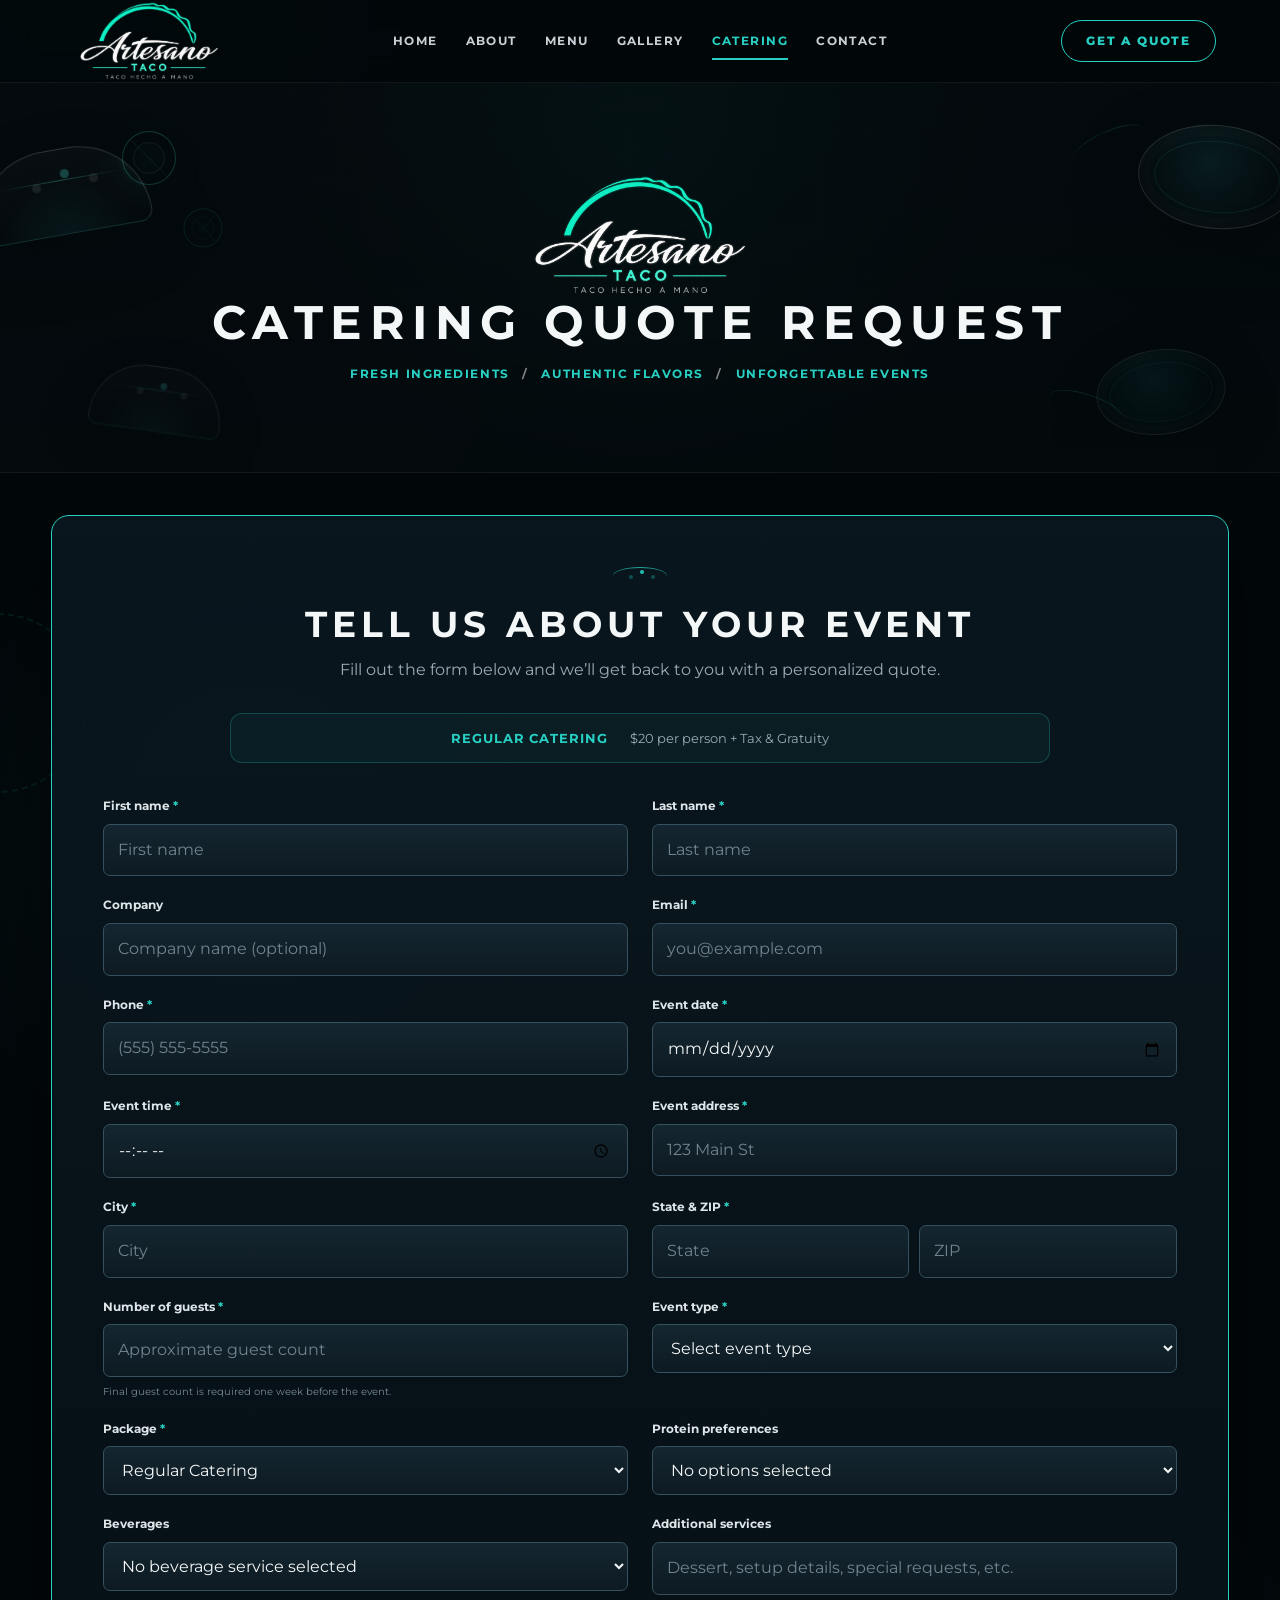
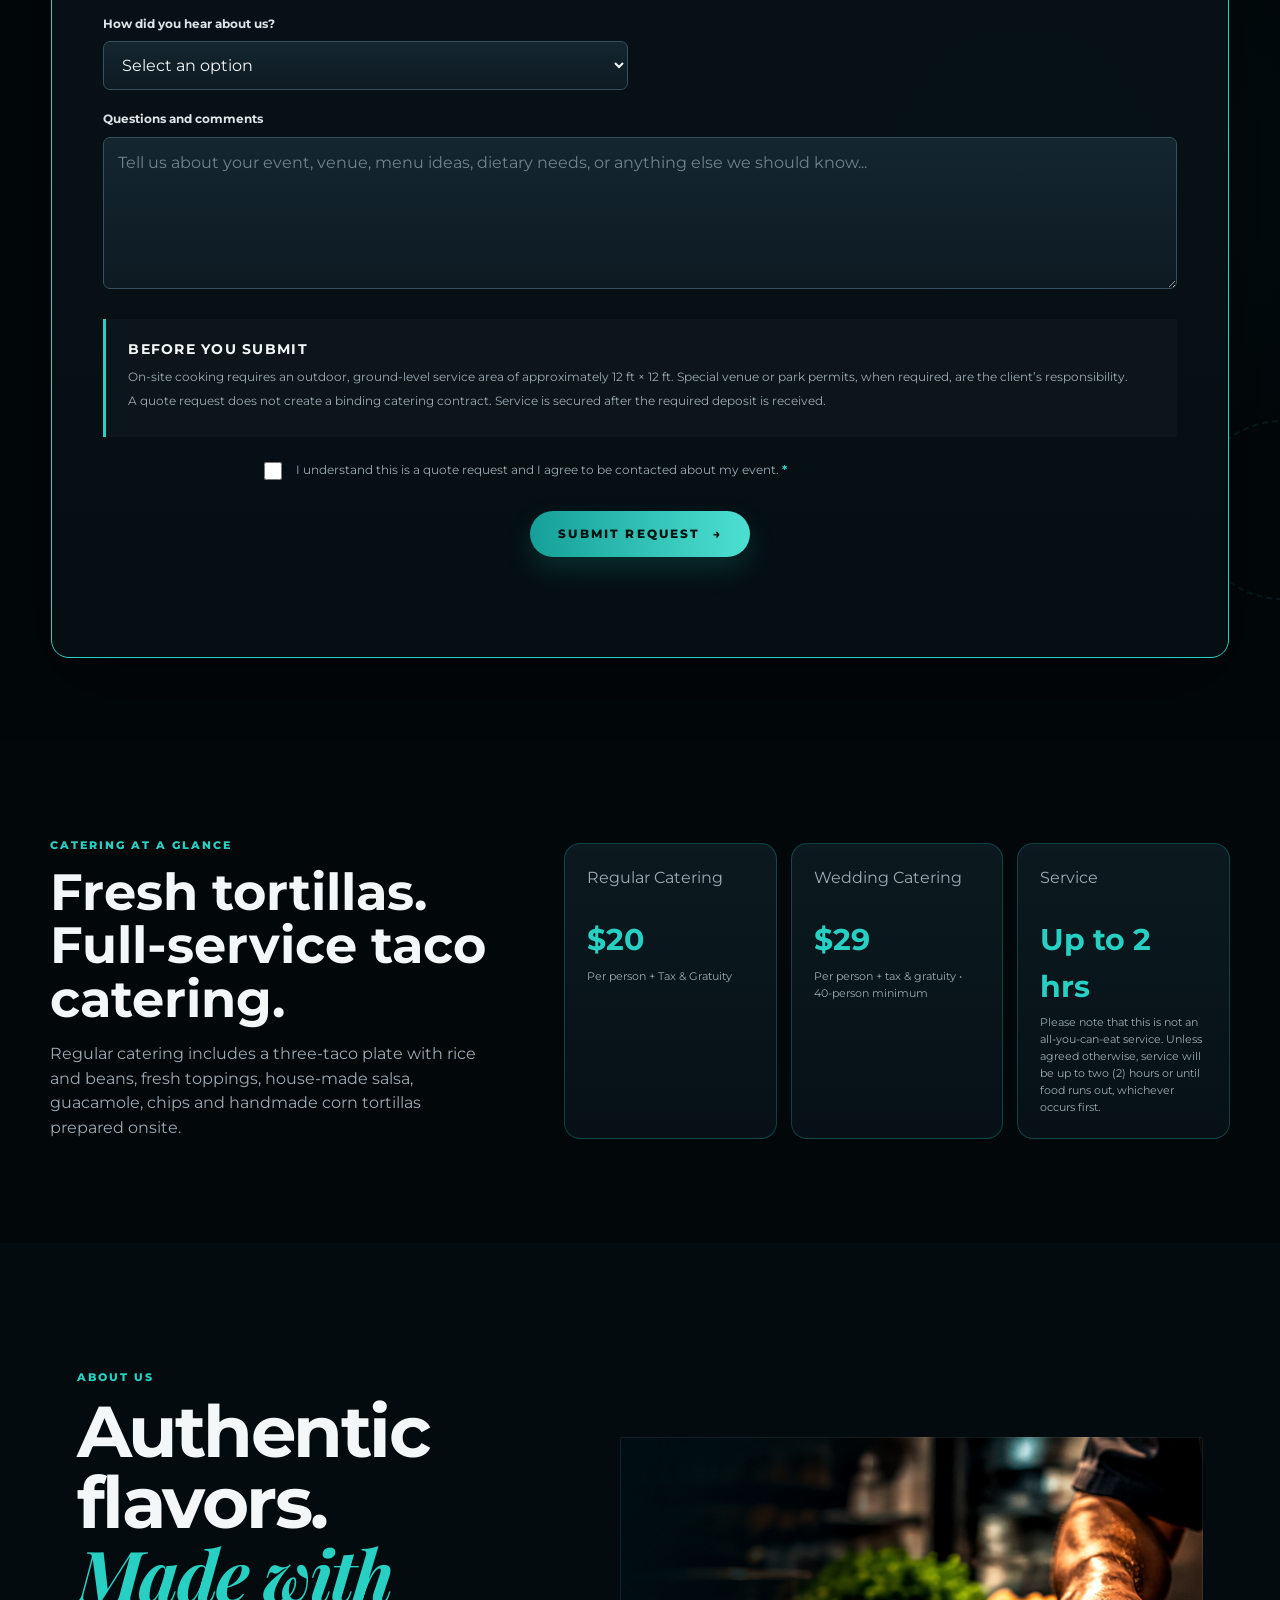
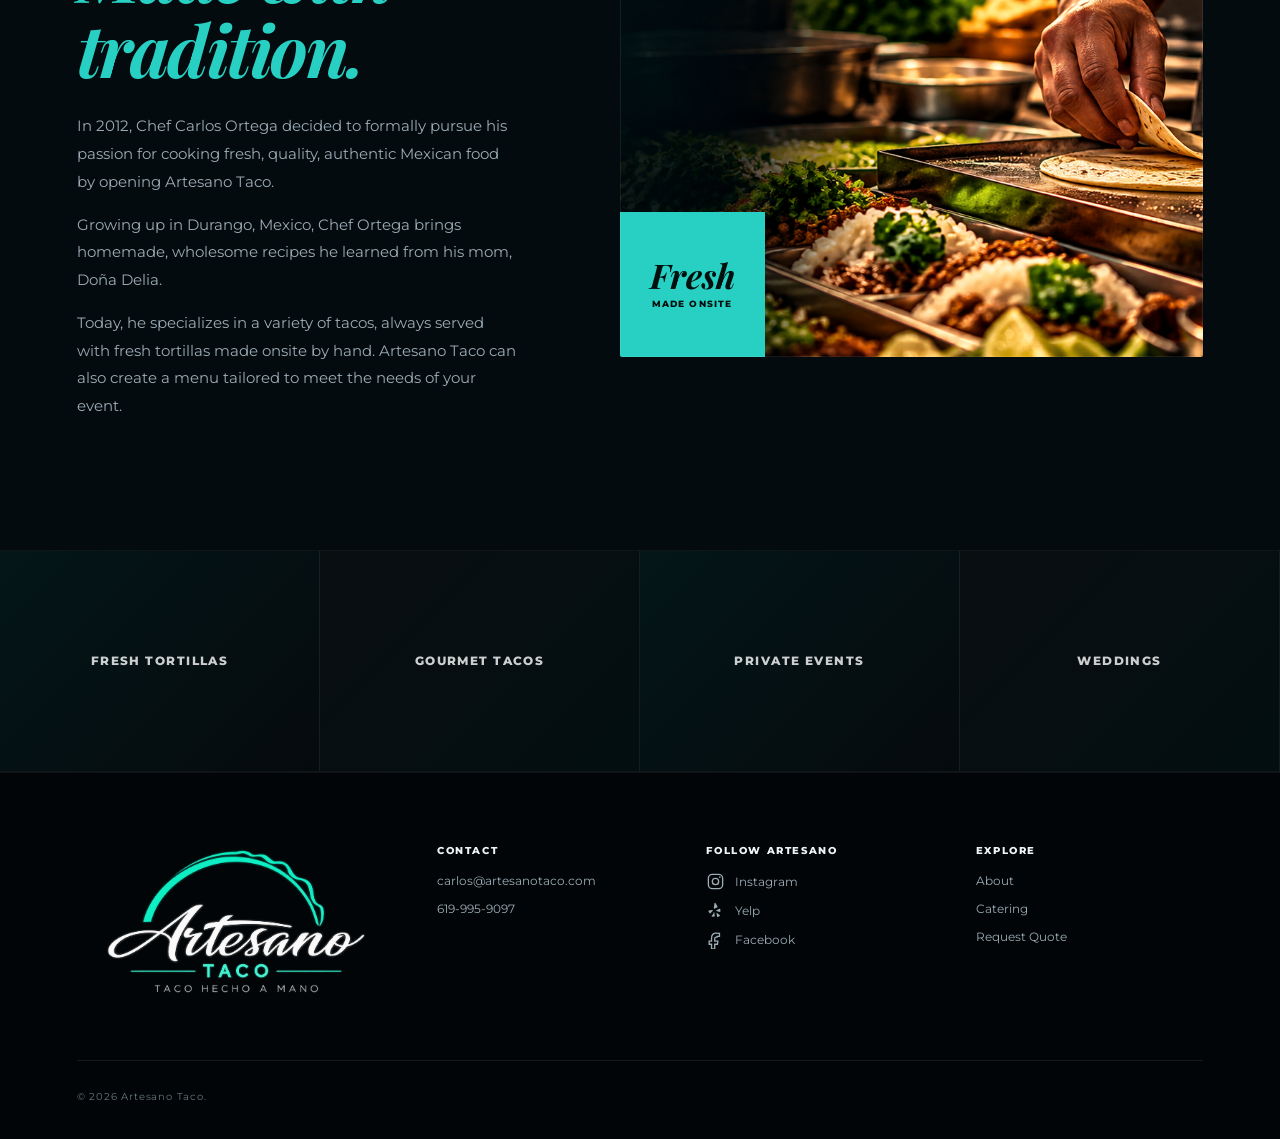
==== commit 43f22215: "final demo" ====
--- a/catering.html
+++ b/catering.html
@@ -24,10 +24,11 @@
 
       <nav id="site-nav" class="site-nav" aria-label="Primary navigation">
         <a href="index.html">Home</a>
-        <a href="index.html#about">About</a>
+        <a href="#about">About</a>
         <a href="index.html#menu">Menu</a>
+        <a href="index.html#gallery">Gallery</a>
         <a class="active" href="catering.html">Catering</a>
-        <a href="index.html#gallery">Gallery</a>
+    
         <a href="index.html#contact">Contact</a>
       </nav>
 
@@ -269,11 +270,54 @@
         </div>
       </section>
 
-      <section id="about" class="simple-section reveal">
-        <p class="eyebrow">Artesano Taco</p>
-        <h2>Made onsite. Built for your event.</h2>
-        <p>Use this area later for the company story, service area, photos, testimonials, or a fuller catering introduction.</p>
-      </section>
+    <section id="about" class="split-section section-pad">
+
+  <div class="split-copy reveal">
+
+    <p class="eyebrow">About Us</p>
+
+    <h2>
+      Authentic flavors.<br>
+      <em>Made with tradition.</em>
+    </h2>
+
+    <p>
+      In 2012, Chef Carlos Ortega decided to formally pursue his passion
+      for cooking fresh, quality, authentic Mexican food by opening
+      Artesano Taco.
+    </p>
+
+    <p>
+      Growing up in Durango, Mexico, Chef Ortega brings homemade,
+      wholesome recipes he learned from his mom, Doña Delia.
+    </p>
+
+    <p>
+      Today, he specializes in a variety of tacos, always served with
+      fresh tortillas made onsite by hand. Artesano Taco can also create
+      a menu tailored to meet the needs of your event.
+    </p>
+
+
+
+  </div>
+
+
+  <div class="split-image image-frame reveal" data-parallax="0.08">
+
+    <img
+      src="images/artesano-about-bg.png"
+      alt="Fresh handmade tortillas being prepared onsite"
+    >
+
+    <div class="image-badge">
+      <strong>Fresh</strong>
+      <span>made onsite</span>
+    </div>
+
+  </div>
+
+</section>
 
       <section id="gallery" class="gallery-strip reveal" aria-label="Gallery placeholder">
         <div>Fresh tortillas</div>
@@ -407,7 +451,7 @@
       Explore
     </span>
 
-    <a href="index.html#about">
+    <a href="#about">
       About
     </a>
 
--- a/styles.css
+++ b/styles.css
@@ -1010,6 +1010,215 @@
   align-items: start;
 }
 
+/* =========================================================
+   ABOUT FEATURE SECTION
+   ========================================================= */
+
+.about-feature {
+  position: relative;
+
+  min-height: 620px;
+
+  display: flex;
+  align-items: center;
+
+  overflow: hidden;
+  isolation: isolate;
+
+  background: #02070a;
+}
+
+
+.about-feature-bg {
+  position: absolute;
+  inset: 0;
+
+  z-index: -3;
+
+  background:
+    url("images/artesano-about.jpg")
+    center 48% / cover no-repeat;
+
+  transform: scale(1.02);
+}
+
+
+/* Dark overlay so text stays readable */
+
+.about-feature-overlay {
+  position: absolute;
+  inset: 0;
+
+  z-index: -2;
+
+  background:
+    linear-gradient(
+      90deg,
+      rgba(2,7,10,.97) 0%,
+      rgba(2,7,10,.93) 30%,
+      rgba(2,7,10,.68) 52%,
+      rgba(2,7,10,.22) 78%,
+      rgba(2,7,10,.12) 100%
+    ),
+    linear-gradient(
+      to top,
+      rgba(2,7,10,.92) 0%,
+      transparent 30%,
+      transparent 75%,
+      rgba(2,7,10,.65) 100%
+    );
+}
+
+
+.about-feature-content {
+  width: min(720px, 100%);
+
+  padding:
+    90px
+    clamp(30px, 6vw, 90px);
+
+  position: relative;
+
+  z-index: 2;
+}
+
+
+.about-feature-content .eyebrow {
+  margin: 0 0 12px;
+}
+
+
+.about-feature h2 {
+  margin: 0 0 30px;
+
+  font-size:
+    clamp(48px, 6vw, 84px);
+
+  line-height: .96;
+
+  letter-spacing: -.04em;
+}
+
+
+.about-feature h2 em {
+  display: block;
+
+  color: var(--teal);
+
+  font-family:
+    "Playfair Display",
+    Georgia,
+    serif;
+
+  font-weight: 700;
+
+  font-style: italic;
+}
+
+
+.about-feature-content > p:not(.eyebrow) {
+  max-width: 650px;
+
+  margin: 0 0 18px;
+
+  color: #d3dadd;
+
+  font-size: 15px;
+
+  line-height: 1.8;
+}
+
+
+.about-feature-content .about-lede {
+  font-size: 16px;
+
+  color: #eef2f3;
+}
+
+
+/* TABLET */
+
+@media (max-width: 900px) {
+
+  .about-feature {
+    min-height: 600px;
+  }
+
+
+  .about-feature-overlay {
+    background:
+      linear-gradient(
+        90deg,
+        rgba(2,7,10,.96) 0%,
+        rgba(2,7,10,.87) 52%,
+        rgba(2,7,10,.48) 100%
+      );
+  }
+
+
+  .about-feature-content {
+    width: min(680px, 100%);
+
+    padding:
+      75px 32px;
+  }
+
+}
+
+
+/* MOBILE */
+
+@media (max-width: 650px) {
+
+  .about-feature {
+    min-height: 680px;
+  }
+
+
+  .about-feature-bg {
+    background-position:
+      64% center;
+  }
+
+
+  .about-feature-overlay {
+    background:
+      linear-gradient(
+        to right,
+        rgba(2,7,10,.96),
+        rgba(2,7,10,.78)
+      );
+  }
+
+
+  .about-feature-content {
+    padding:
+      70px 22px;
+  }
+
+
+  .about-feature h2 {
+    font-size:
+      clamp(42px, 12vw, 58px);
+  }
+
+
+  .about-feature-content > p:not(.eyebrow) {
+    font-size: 14px;
+
+    line-height: 1.75;
+  }
+
+}
+
+/* INDEX ABOUT SECTION */
+
+.split-copy h2 em {
+  font-family: "Playfair Display", Georgia, serif;
+  font-weight: 700;
+  font-style: italic;
+  color: var(--teal);
+}
 
 @media (max-width: 900px) {
 
@@ -1025,6 +1234,19 @@
 
 }
 
+/* Better crop for About image */
+
+#about .image-frame img {
+  width: 100%;
+  height: 100%;
+
+  object-fit: cover;
+
+  /* pull the useful food/chef area further into view */
+  object-position: 68% 50%;
+
+  transform: scale(1.01);
+}
 
 @media (max-width: 600px) {
 
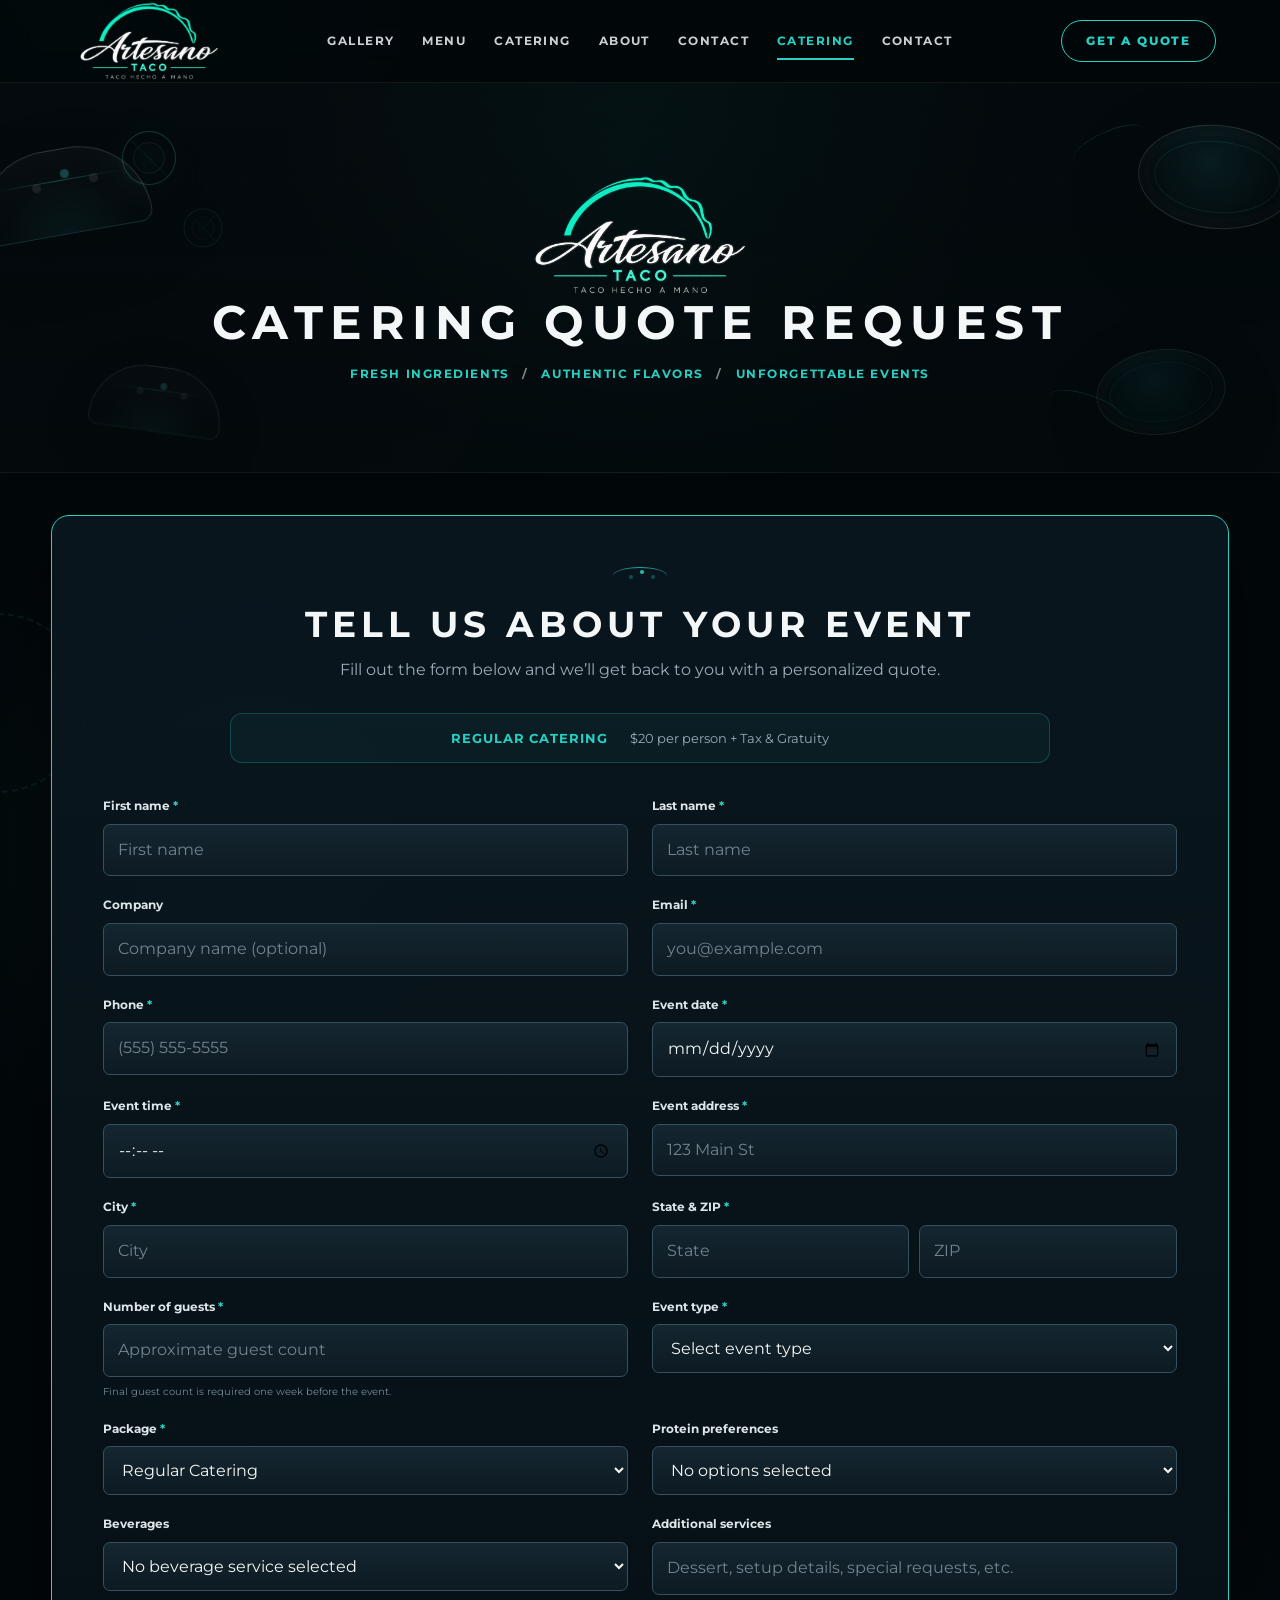
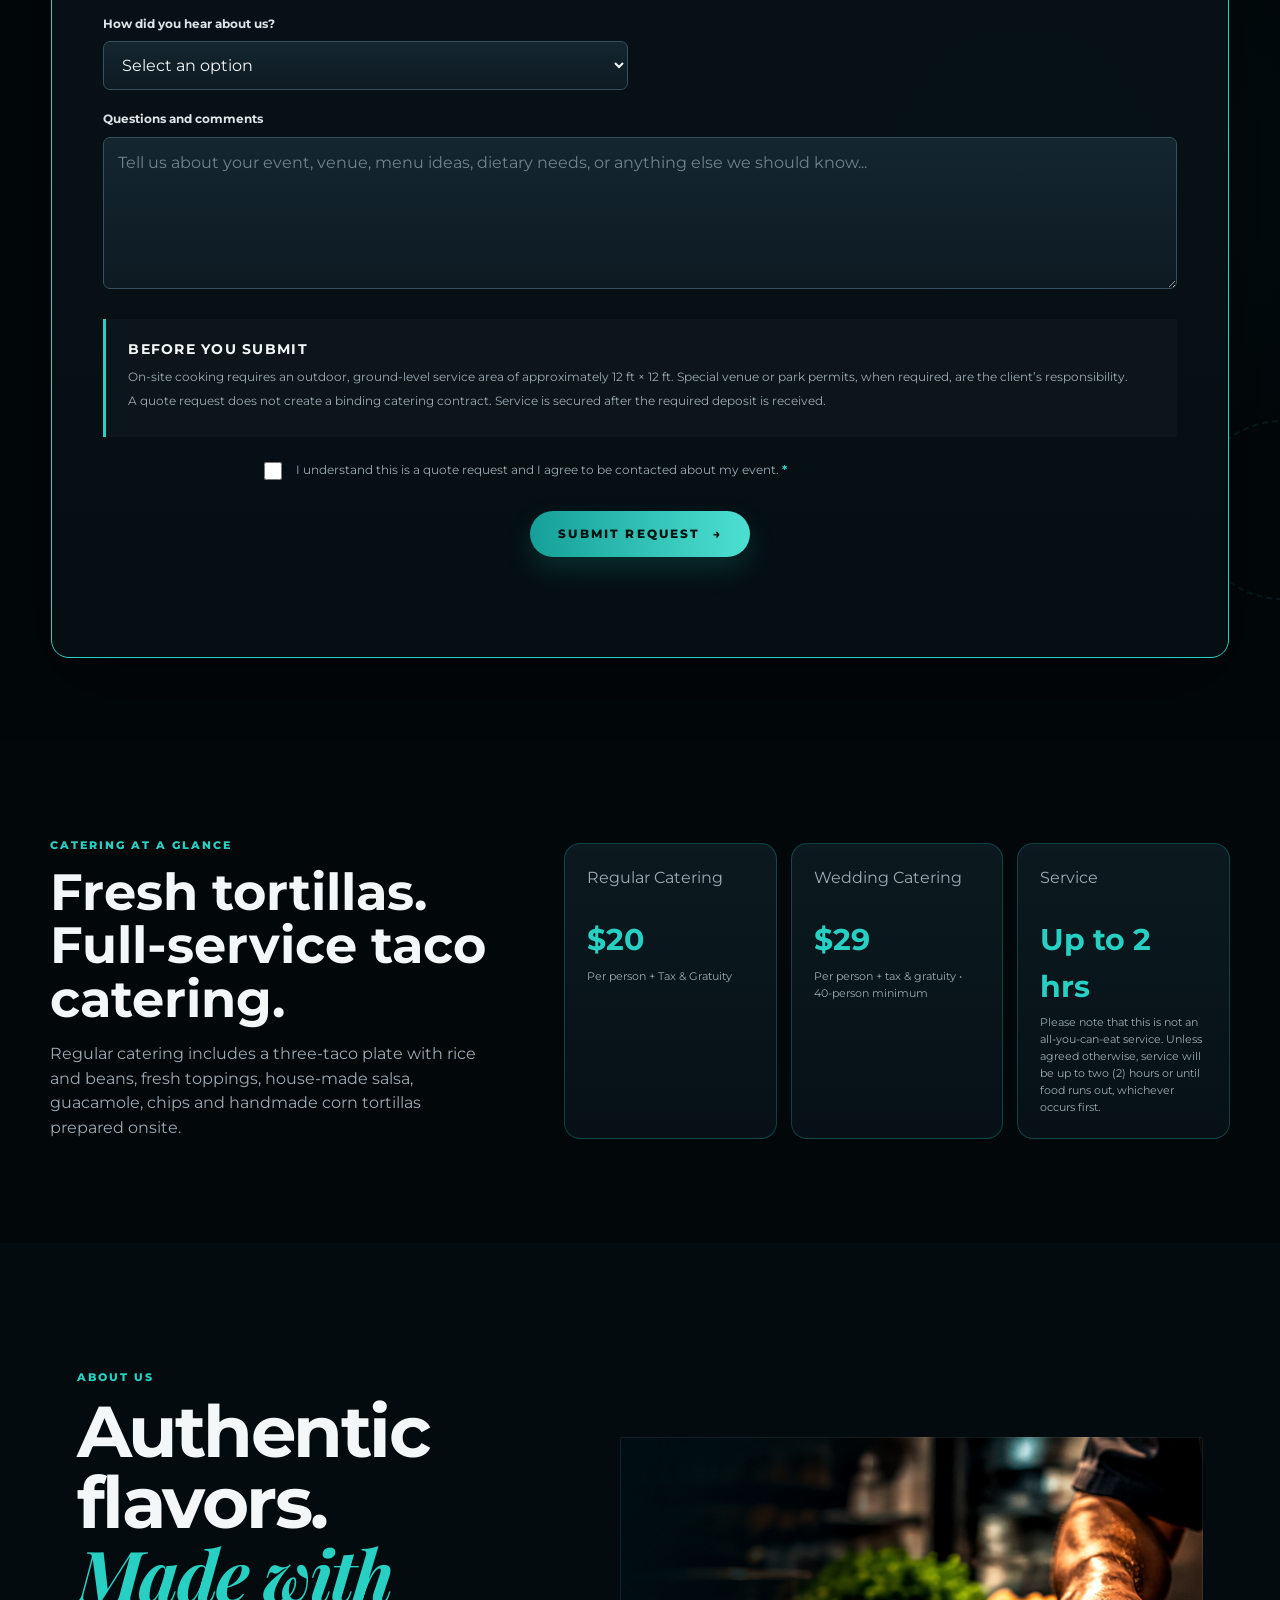
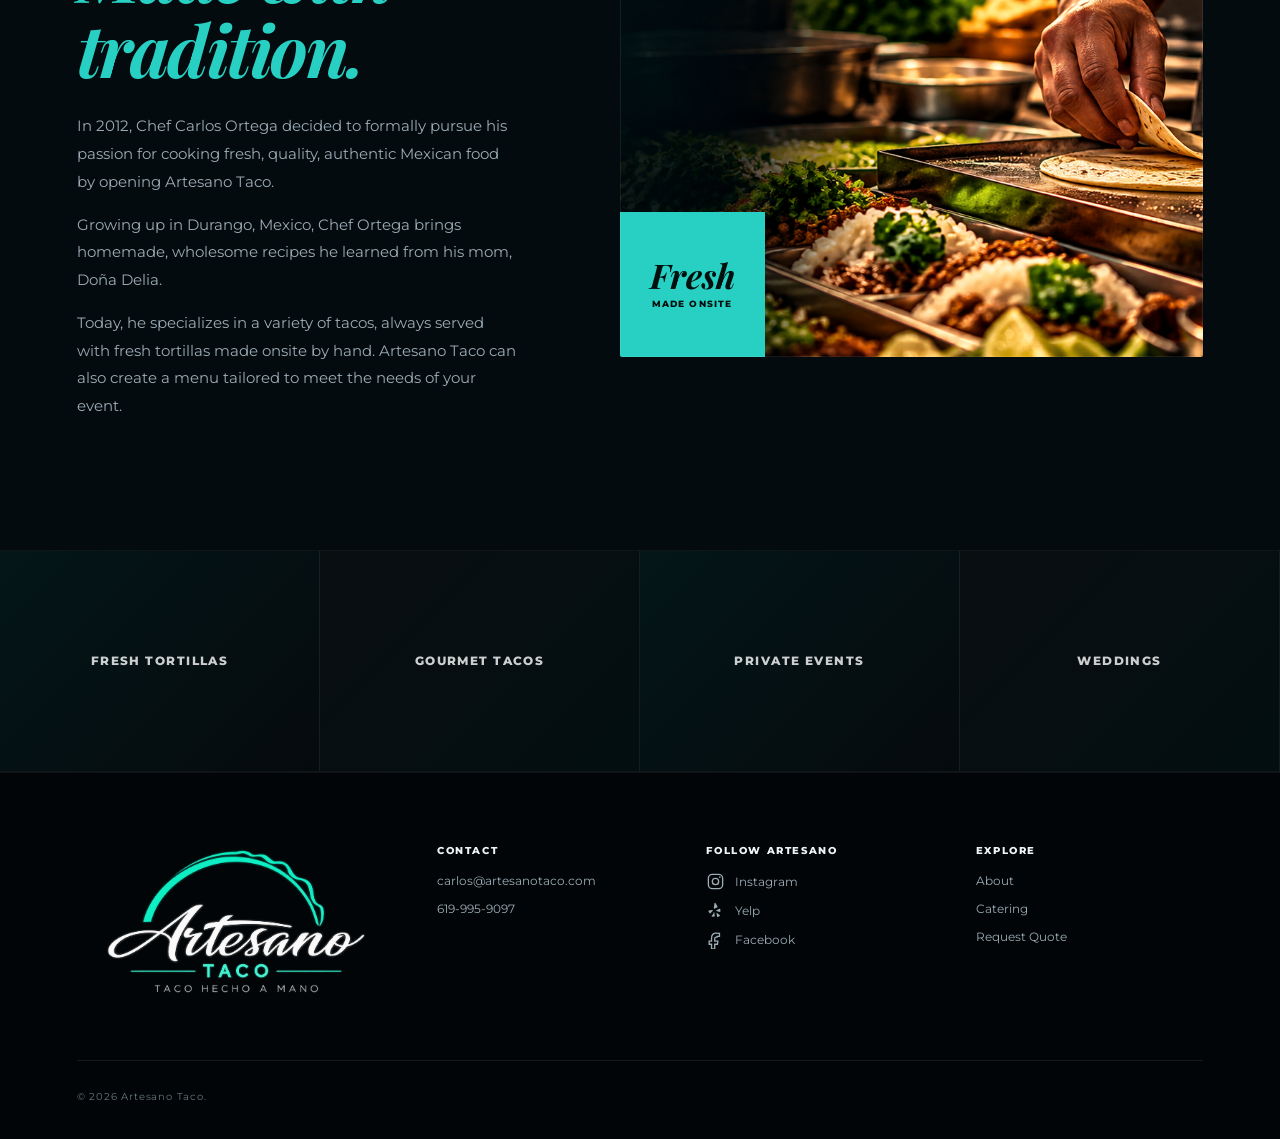
==== commit 4326e55d: "." ====
--- a/catering.html
+++ b/catering.html
@@ -23,10 +23,11 @@
       </button>
 
       <nav id="site-nav" class="site-nav" aria-label="Primary navigation">
-        <a href="index.html">Home</a>
-        <a href="#about">About</a>
-        <a href="index.html#menu">Menu</a>
-        <a href="index.html#gallery">Gallery</a>
+       <a href="#gallery">Gallery</a>
+      <a href="#menu">Menu</a>
+      <a href="catering.html">Catering</a>
+      <a href="#about">About</a>
+      <a href="#contact">Contact</a>
         <a class="active" href="catering.html">Catering</a>
     
         <a href="index.html#contact">Contact</a>
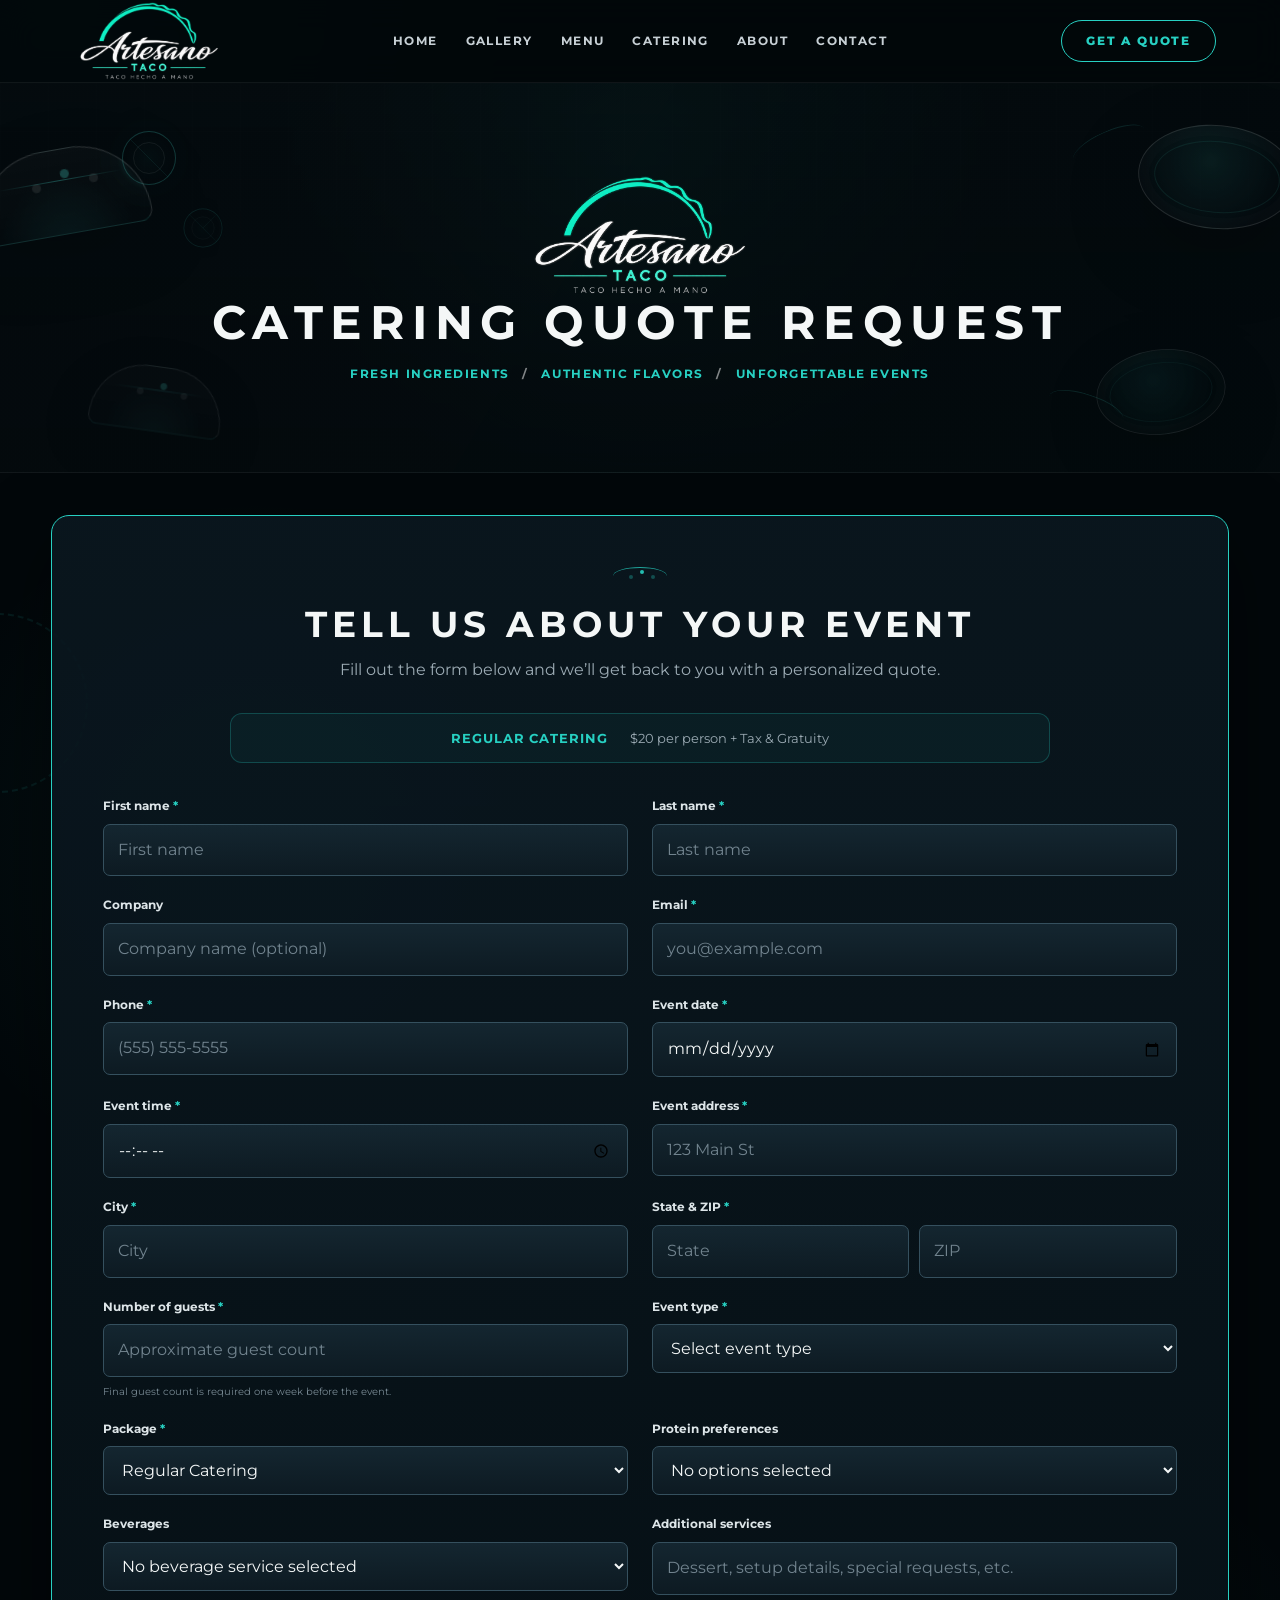
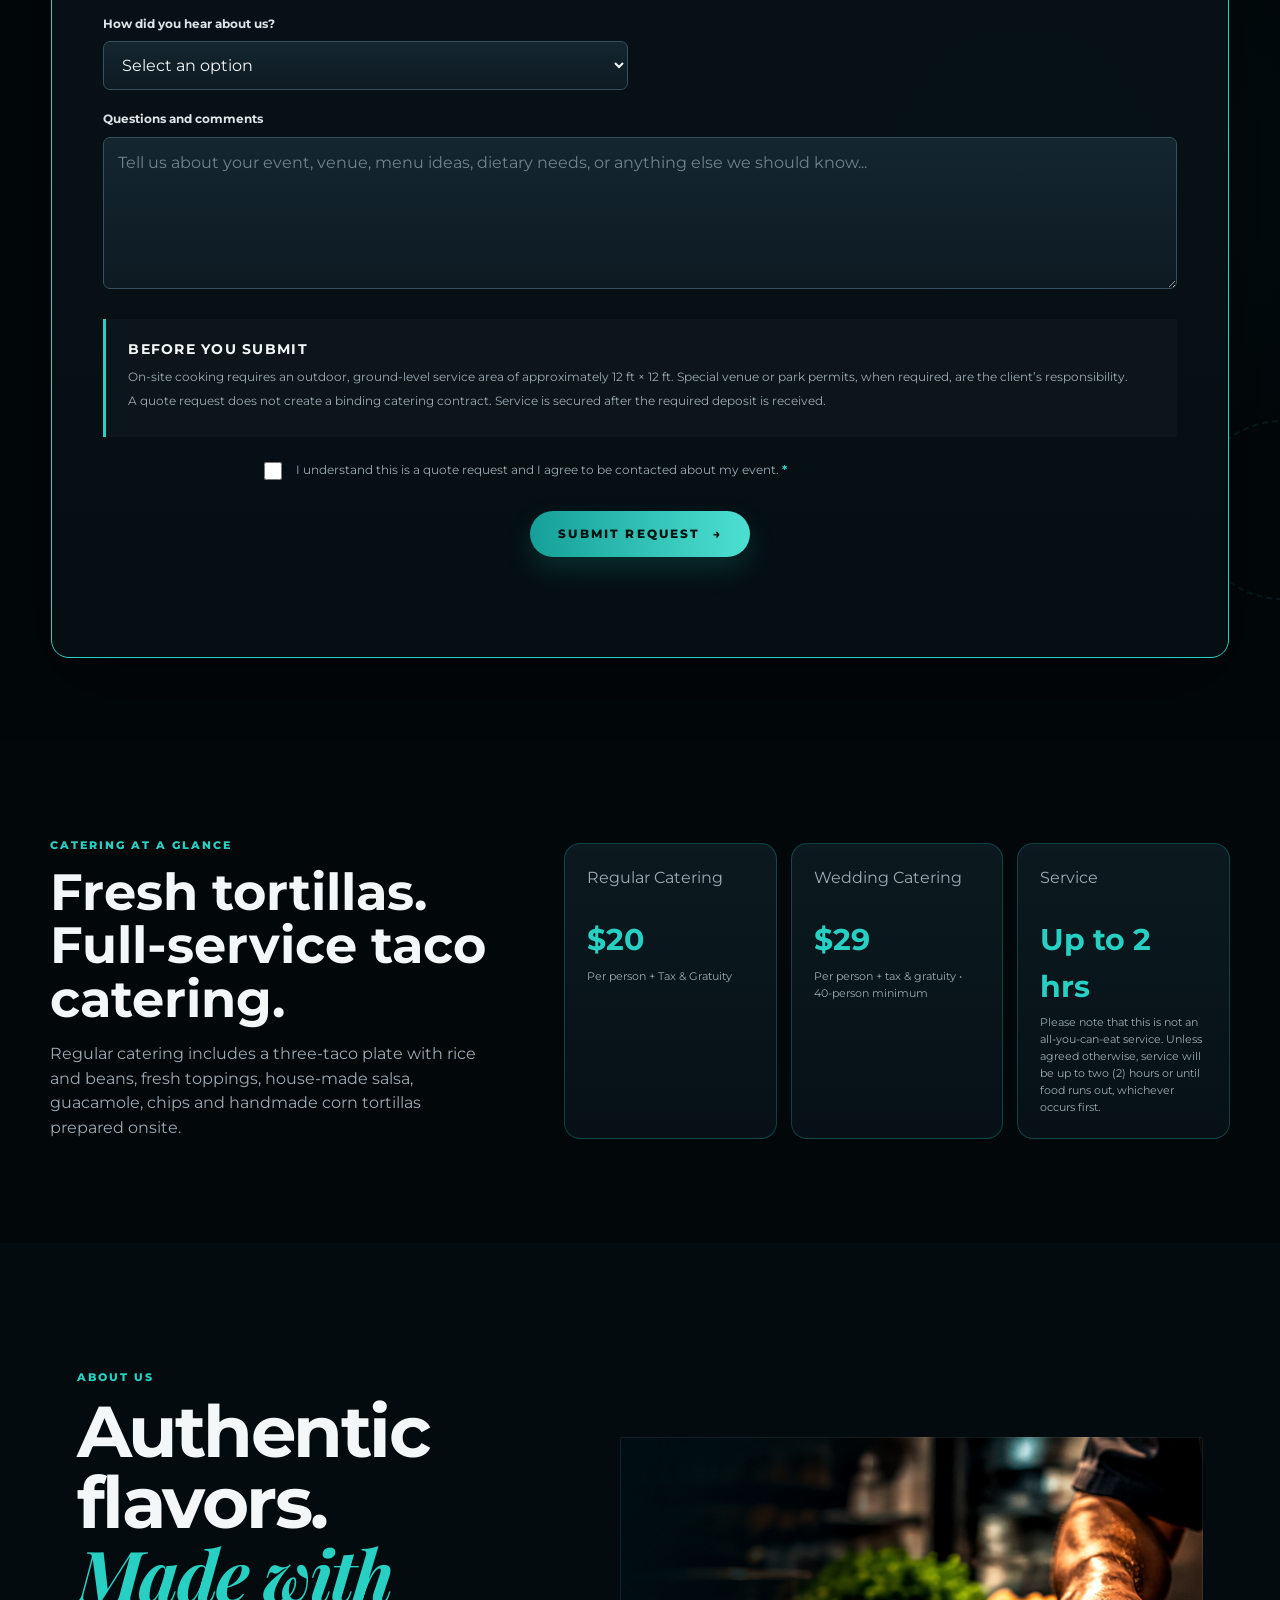
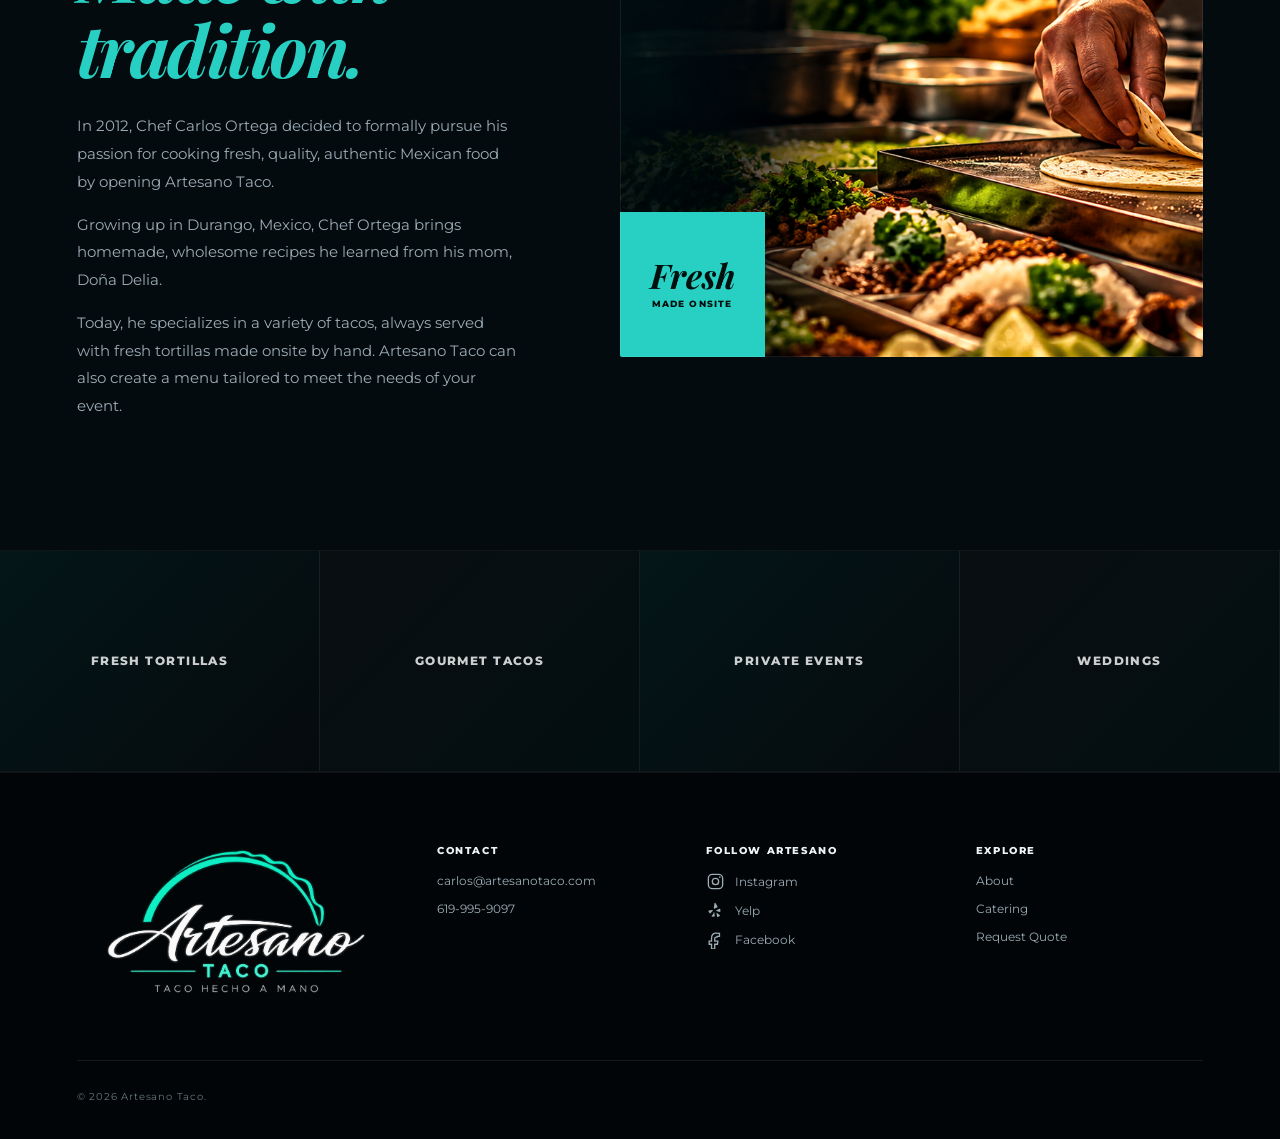
==== commit 8d8edb10: "." ====
--- a/catering.html
+++ b/catering.html
@@ -23,15 +23,20 @@
       </button>
 
       <nav id="site-nav" class="site-nav" aria-label="Primary navigation">
-       <a href="#gallery">Gallery</a>
-      <a href="#menu">Menu</a>
-      <a href="catering.html">Catering</a>
-      <a href="#about">About</a>
-      <a href="#contact">Contact</a>
-        <a class="active" href="catering.html">Catering</a>
-    
-        <a href="index.html#contact">Contact</a>
-      </nav>
+
+  <a href="index.html#top">Home</a>
+
+  <a href="index.html#gallery">Gallery</a>
+
+  <a href="index.html#menu">Menu</a>
+
+  <a href="catering.html">Catering</a>
+
+  <a href="#about">About</a>
+
+  <a href="index.html#contact">Contact</a>
+
+</nav>
 
       <a class="header-cta" href="#quote">Get a Quote</a>
     </header>
